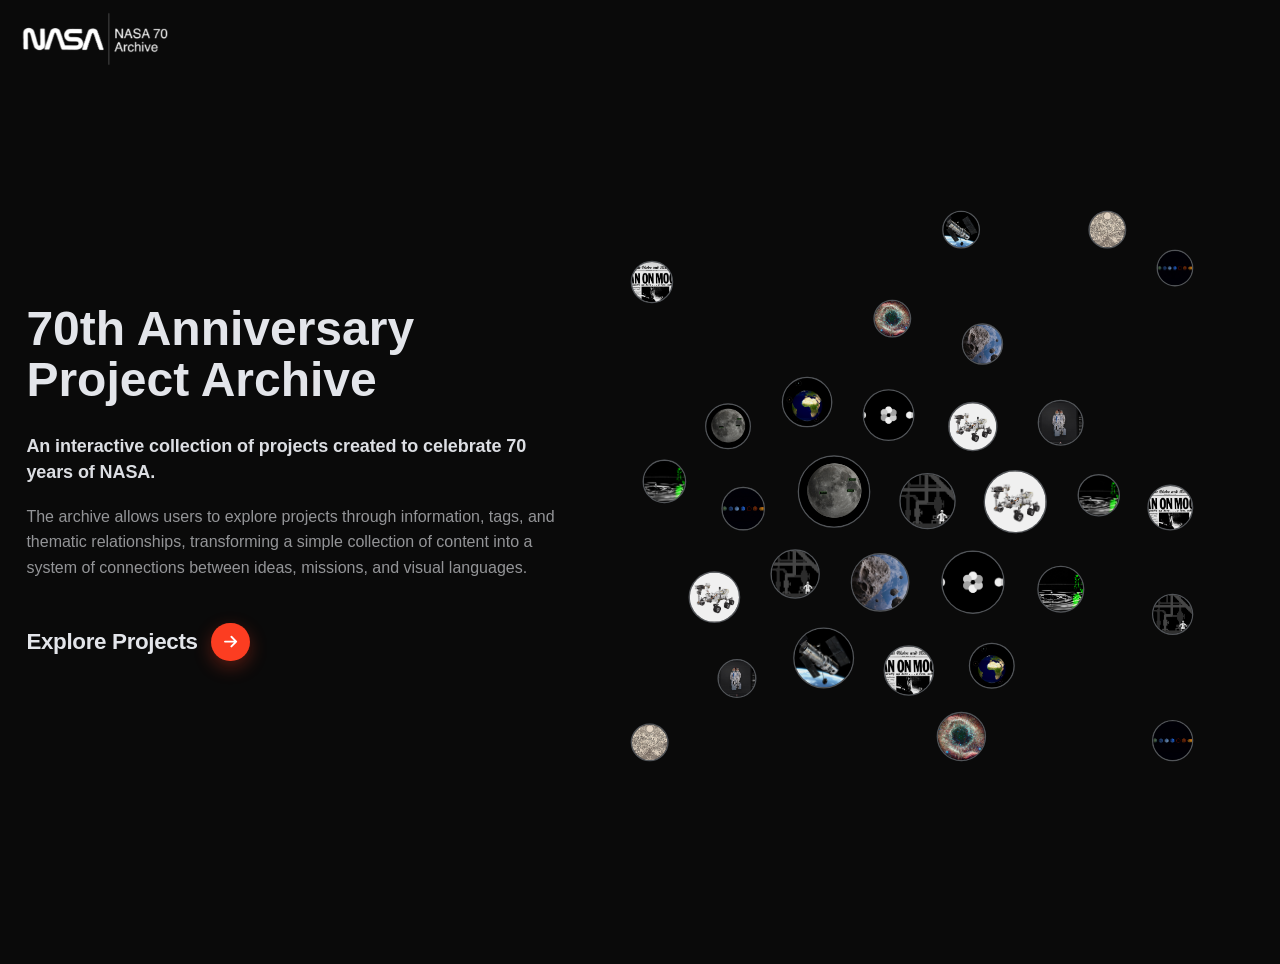
==== index.html @ d4dce0d2 "16/06" ====
<!DOCTYPE html>
<html lang="it">
<head>
  <meta charset="utf-8">
  <meta name="viewport" content="width=device-width, initial-scale=1">
  <title>NASA70 — Projects</title>
  <link rel="stylesheet" href="css/main.css?v=logo2-lg">
</head>
<body class="page-explore">
  <header class="site-header">
    <div class="site-header__start">
      <a class="brand" href="index.html" aria-label="Torna alla Home">
        <img class="brand__logo" src="Logo/Logo2.png?v=2" alt="NASA 70 Archive" width="3465" height="1232" decoding="async">
      </a>
    </div>
  </header>

  <main class="explore-main" id="explore-main">
    <div class="explore-main__inner">
      <section class="hero-nasa" aria-labelledby="hero-title">
        <div class="hero-nasa__text">
          <h1 class="hero-nasa__title" id="hero-title">70th Anniversary<br>Project Archive</h1>
          <p class="hero-nasa__lead">An interactive collection of projects created to celebrate 70 years of NASA.</p>
          <p class="hero-nasa__body">The archive allows users to explore projects through information, tags, and thematic relationships, transforming a simple collection of content into a system of connections between ideas, missions, and visual languages.</p>
          <a class="hero-nasa__cta" href="projects.html">
            <span class="hero-nasa__ctaLabel">Explore Projects</span>
            <span class="hero-nasa__ctaArrow" aria-hidden="true">
              <svg viewBox="0 0 24 24" fill="none" focusable="false"><path d="M5 12h14M13 6l6 6-6 6" stroke="currentColor" stroke-width="2.4" stroke-linecap="round" stroke-linejoin="round"/></svg>
            </span>
          </a>
        </div>
        <div class="hero-nasa__visual" aria-hidden="true">
          <svg id="hero-graph-svg" class="graph-svg hero-graph-svg" role="presentation" focusable="false">
            <defs>
              <filter id="hero-node-glow" x="-80%" y="-80%" width="260%" height="260%">
                <feGaussianBlur stdDeviation="1.8" result="b"/>
                <feMerge>
                  <feMergeNode in="b"/>
                  <feMergeNode in="SourceGraphic"/>
                </feMerge>
              </filter>
            </defs>
            <g id="zoom-layer">
              <g id="links-layer"></g>
              <g id="nodes-layer"></g>
              <g id="links-highlight-layer"></g>
            </g>
          </svg>
        </div>
      </section>
    </div>
  </main>

  <script type="module" src="js/explore.js?v=open-red"></script>
</body>
</html>
---- css/main.css ----
:root {
  --void: #0a0a0a;
  --void-mid: #121212;
  --void-edge: #1a1a1a;
  --text: #e8eaef;
  --text-muted: rgba(232, 234, 239, 0.55);
  --line: rgba(200, 210, 255, 0.12);
  --line-strong: rgba(200, 210, 255, 0.22);
  --panel: rgba(12, 14, 22, 0.92);
  --panel-border: rgba(255, 255, 255, 0.06);
  --accent: #7eb8ff;
  --nasa-red: #fc3d21;
  --nasa-red-hover: #ff5a40;
  --font-sans: "Helvetica Neue", Helvetica, Arial, sans-serif;
  --font-mono: "Helvetica Neue", Helvetica, Arial, sans-serif;
  --explore-inset: clamp(1rem, 2.8vw, 1.65rem);
  --brand-logo-width: 152px;
  --header-pad-inline: 1.25rem;
  --header-nav-gap: 1.35rem;
  --nav-link-pad-inline: 0.55rem;
  --align-explore-inline: calc(
    var(--header-pad-inline) + var(--brand-logo-width) + var(--header-nav-gap) +
      var(--nav-link-pad-inline)
  );
  --cluster-moon: #c4b5fd;
  --cluster-mars: #fca5a5;
  --cluster-earth: #6ee7b7;
  --cluster-audio: #fcd34d;
  --cluster-data: #93c5fd;
  --cluster-play: #f9a8d4;
  --cluster-heritage: #d4d4d8;
  --cluster-media: #a5b4fc;
  --radius: 10px;
  --transition: 0.35s cubic-bezier(0.22, 1, 0.36, 1);
}

*,
*::before,
*::after {
  box-sizing: border-box;
}

html,
body {
  margin: 0;
  height: 100%;
  background: var(--void);
  color: var(--text);
  font-family: var(--font-sans);
  overflow: hidden;
  -webkit-tap-highlight-color: transparent;
}

body {
  background-image:
    radial-gradient(ellipse 120% 80% at 50% -20%, rgba(60, 80, 140, 0.18), transparent 55%),
    radial-gradient(ellipse 80% 60% at 100% 100%, rgba(30, 40, 90, 0.12), transparent 50%);
}

.site-header {
  position: fixed;
  top: 0;
  left: 0;
  right: 0;
  z-index: 20;
  display: flex;
  align-items: center;
  justify-content: space-between;
  padding: 0.75rem var(--header-pad-inline);
  pointer-events: none;
  background: transparent;
  border-bottom: 1px solid transparent;
  backdrop-filter: blur(0);
  -webkit-backdrop-filter: blur(0);
  transition:
    background var(--transition),
    border-color var(--transition),
    backdrop-filter var(--transition),
    -webkit-backdrop-filter var(--transition);
}

.site-header.is-scrolled {
  background: rgba(10, 10, 10, 0.78);
  border-bottom-color: rgba(255, 255, 255, 0.06);
  backdrop-filter: blur(14px);
  -webkit-backdrop-filter: blur(14px);
}

.site-header > * {
  pointer-events: auto;
}

.header__menuButton {
  display: none;
  align-items: center;
  justify-content: center;
  width: 44px;
  height: 44px;
  border-radius: 12px;
  border: 1px solid rgba(255, 255, 255, 0.1);
  background: rgba(10, 12, 20, 0.62);
  backdrop-filter: blur(10px);
  box-shadow: 0 10px 26px rgba(0, 0, 0, 0.35);
  color: var(--text);
  cursor: pointer;
}

.header__menuIcon {
  position: relative;
  width: 18px;
  height: 18px;
}

.header__menuIcon::before,
.header__menuIcon::after,
.header__menuIcon {
  display: block;
}

.header__menuIcon::before,
.header__menuIcon::after {
  content: "";
  position: absolute;
  left: 0;
  right: 0;
  height: 2px;
  border-radius: 999px;
  background: rgba(232, 234, 239, 0.9);
  box-shadow: 0 0 10px rgba(126, 184, 255, 0.12);
}

.header__menuIcon::before {
  top: 50%;
  transform: translateY(-50%) rotate(90deg);
  transform-origin: 50% 50%;
}

.header__menuIcon::after {
  top: 50%;
  transform: translateY(-50%);
}

.header__menuIcon {
  background: transparent;
}

/* Aperto: da + a − */
.header__menuButton[aria-expanded="true"] .header__menuIcon::before {
  opacity: 0;
}

.brand {
  display: flex;
  align-items: center;
  gap: 0.75rem;
  text-decoration: none;
  color: inherit;
  flex-shrink: 0;
}

/* Freccia "torna alla Home" nella scheda (al posto del logo). */
.header__back {
  display: inline-flex;
  align-items: center;
  justify-content: center;
  width: 40px;
  height: 40px;
  border-radius: 10px;
  flex-shrink: 0;
  color: rgba(232, 234, 239, 0.7);
  text-decoration: none;
  transition: color var(--transition), background var(--transition);
}

.header__back:hover {
  color: var(--text);
  background: rgba(255, 255, 255, 0.06);
}

.header__back svg {
  display: block;
  width: 20px;
  height: 20px;
}

.site-header__start {
  display: flex;
  align-items: center;
  gap: var(--header-nav-gap);
  min-width: 0;
}

.site-nav {
  display: flex;
  align-items: center;
  gap: 0.15rem;
}

.site-nav__link {
  font-family: var(--font-mono);
  font-size: 0.62rem;
  letter-spacing: 0.12em;
  text-transform: uppercase;
  text-decoration: none;
  color: rgba(232, 234, 239, 0.48);
  padding: 0.35rem var(--nav-link-pad-inline);
  background: transparent;
  border: 0;
  transition: color var(--transition), text-decoration-color var(--transition);
}

.site-nav__link:hover {
  color: rgba(232, 234, 239, 0.88);
}

.site-nav__link--active {
  color: var(--text);
  text-decoration: underline;
  text-decoration-color: rgba(232, 234, 239, 0.72);
  text-underline-offset: 0.32em;
  text-decoration-thickness: 1px;
}

.brand__logo {
  display: block;
  width: var(--brand-logo-width);
  height: auto;
  object-fit: contain;
}

.brand__text {
  display: flex;
  flex-direction: column;
  gap: 0.1rem;
}

.brand__title {
  font-size: 0.95rem;
  font-weight: 600;
  letter-spacing: 0.12em;
  text-transform: uppercase;
}

.brand__subtitle {
  font-size: 0.72rem;
  color: var(--text-muted);
  letter-spacing: 0.08em;
  text-transform: uppercase;
}

.header-meta {
  margin: 0;
  font-size: 0.65rem;
  color: var(--text-muted);
}

.mono {
  font-family: var(--font-mono);
  letter-spacing: 0.04em;
}

.main-stage {
  position: fixed;
  inset: 0;
  z-index: 0;
}

.starfield {
  position: absolute;
  inset: 0;
  width: 100%;
  height: 100%;
  display: block;
}

.graph-svg {
  position: absolute;
  inset: 0;
  width: 100%;
  height: 100%;
  cursor: grab;
  touch-action: none;
  -webkit-user-select: none;
  user-select: none;
}

.graph-svg,
.graph-svg * {
  -webkit-user-drag: none;
  user-select: none;
}

.graph-svg:active {
  cursor: grabbing;
}

.graph-svg .link {
  fill: none;
  stroke: none !important;
  stroke-width: 0 !important;
  stroke-opacity: 0 !important;
  pointer-events: none !important;
  visibility: hidden;
}

.graph-svg .link--strength {
  stroke-width: 0.55;
  stroke-opacity: 0.62;
}

.graph-svg .link--mid {
  stroke-width: 0.65;
  stroke-opacity: 0.74;
}

.graph-svg .link--warm {
  stroke-width: 0.78;
  stroke-opacity: 0.86;
}

.graph-svg .link--macro,
.graph-svg .link--tag {
  stroke-width: 0.55;
  stroke-opacity: 0.62;
}

.graph-svg .link--dim {
  opacity: 0.08;
}

.graph-svg .link--active {
  opacity: 1;
  stroke-opacity: 0.92;
  stroke-width: 1.05;
}

.graph-node {
  cursor: grab;
  opacity: 1;
}

.graph-node--dim {
  opacity: 0.14;
}

/* Progetto "spento" quando un altro è selezionato e non ha tag in comune:
   non più cliccabile né hoverabile. */
.graph-node--off {
  opacity: 0.12;
  cursor: default;
  pointer-events: none;
}

.graph-node--off .graph-node__hit {
  pointer-events: none !important;
}

/* Progetto selezionato (clic): anello esterno bianco ben visibile.
   Usiamo l'halo (raggio ringR*1.5) così l'anello sta più all'esterno e si
   distingue dall'outline che abbraccia la miniatura. */
.graph-node--selected .graph-node__halo {
  stroke: #ffffff !important;
  stroke-opacity: 1 !important;
  stroke-width: 2px !important;
}

.graph-node--selected .graph-node__thumb {
  opacity: 1;
}

.graph-node--inactive {
  opacity: 0.32;
  cursor: default;
  transition: opacity 0.4s ease;
}

.graph-node--inactive .graph-node__ring {
  stroke-opacity: 0.12 !important;
}

.graph-node--inactive .graph-node__thumb {
  opacity: 0.7;
}

.graph-node--inactive:hover {
  opacity: 0.55;
}

.graph-node--neighbor {
  opacity: 0.62;
}

.graph-node--pinned {
  opacity: 1;
}

.graph-node--pinned .graph-node__ring {
  stroke: rgba(255, 255, 255, 0.95);
  stroke-opacity: 1;
  stroke-width: 2.6;
}

.graph-node--pinned .graph-node__halo {
  stroke-opacity: 0.62;
}

.graph-node--pinned .graph-node__thumb {
  opacity: 1;
  filter: drop-shadow(0 0 10px rgba(255, 255, 255, 0.42)) drop-shadow(0 0 22px rgba(170, 195, 255, 0.32));
}

@media (prefers-reduced-motion: no-preference) {
  .graph-node--pinned .graph-node__halo {
    animation: graph-node-halo 2.6s ease-in-out infinite;
  }
}

@keyframes graph-node-halo {
  0%,
  100% {
    stroke-opacity: 0.42;
  }
  50% {
    stroke-opacity: 0.78;
  }
}

.graph-node:active {
  cursor: grabbing;
}

.graph-node__ring {
  pointer-events: none;
  stroke: rgba(200, 206, 218, 0.52);
  transition: stroke-opacity 0.25s ease, r 0.3s ease, stroke-width 0.25s ease;
}

.graph-node__hit {
  pointer-events: all;
  fill: transparent !important;
  stroke: none !important;
  cursor: grab;
}

.graph-node__thumb {
  pointer-events: none;
  opacity: 0.94;
  transition: opacity 0.25s ease;
}

.graph-node:hover .graph-node__ring,
.graph-node:focus-visible .graph-node__ring,
.graph-node--focus .graph-node__ring {
  stroke-opacity: 0.95;
  r: 18.5;
  stroke-width: 1.8;
}

.graph-node:hover .graph-node__thumb,
.graph-node:focus-visible .graph-node__thumb,
.graph-node--focus .graph-node__thumb {
  opacity: 1;
}

.graph-node:focus {
  outline: none;
}

.graph-node:focus-visible {
  outline: none;
}

.graph-node:focus-visible .graph-node__ring {
  stroke-opacity: 1;
  stroke-width: 2.05;
}

.legend {
  display: none !important;
  position: fixed;
  top: 4.25rem;
  right: var(--explore-inset, clamp(1rem, 2.8vw, 1.65rem));
  z-index: 18;
  width: min(10.5rem, calc(100vw - 2rem));
  max-height: min(72vh, calc(100vh - 11rem));
  overflow: auto;
  padding: 0;
  border: 0;
  background: transparent;
  box-shadow: none;
  backdrop-filter: none;
  -webkit-backdrop-filter: none;
  pointer-events: auto;
  text-align: right;
  -webkit-overflow-scrolling: touch;
}

.legend__section {
  margin-bottom: 1rem;
}

.legend__section--tags {
  margin-bottom: 0;
}

.legend__heading {
  margin: 0 0 0.4rem;
  font-size: 0.58rem;
  font-weight: 400;
  letter-spacing: 0.12em;
  text-transform: uppercase;
  color: rgba(232, 234, 239, 0.42);
}

.legend__scale {
  display: flex;
  flex-direction: column;
  align-items: stretch;
  gap: 0.28rem;
}

.legend__scaleBar {
  display: block;
  width: 100%;
  height: 2px;
  border-radius: 999px;
  opacity: 0.88;
}

.legend__scaleLabels {
  display: flex;
  justify-content: space-between;
  gap: 0.35rem;
}

.legend__scaleLabel {
  font-size: 0.58rem;
  letter-spacing: 0.06em;
  color: rgba(232, 234, 239, 0.42);
}

.legend__list {
  display: flex;
  flex-direction: column;
  gap: 0.22rem;
}

.legend__list--tags {
  max-height: 10.5rem;
  overflow-y: auto;
  padding-right: 0.1rem;
}

.legend__row {
  display: flex;
  align-items: center;
  justify-content: flex-end;
  gap: 0.4rem;
  min-height: 1.1rem;
}

.legend__swatch {
  flex-shrink: 0;
  width: 0.42rem;
  height: 0.42rem;
  border-radius: 50%;
  box-shadow: none;
  opacity: 0.9;
}

.legend__label {
  font-family: var(--font-sans);
  font-size: 0.72rem;
  line-height: 1.3;
  letter-spacing: -0.01em;
  color: rgba(232, 234, 239, 0.78);
}

.legend__empty {
  margin: 0;
  font-size: 0.72rem;
  color: rgba(232, 234, 239, 0.42);
}

.filters {
  position: fixed;
  bottom: 0;
  left: 0;
  right: 0;
  z-index: 15;
  display: flex;
  flex-wrap: wrap;
  align-items: center;
  justify-content: flex-start;
  gap: 0.55rem 0.85rem;
  max-height: 38vh;
  overflow-y: auto;
  padding: 0.65rem var(--explore-inset, clamp(1rem, 2.8vw, 1.65rem))
    calc(var(--explore-inset, clamp(1rem, 2.8vw, 1.65rem)) + env(safe-area-inset-bottom));
  pointer-events: none;
  -webkit-overflow-scrolling: touch;
}

.filters > * {
  pointer-events: auto;
}

.filter-pill {
  display: inline-flex;
  align-items: center;
  gap: 0.35rem;
  margin: 0;
  padding: 0.28rem 0;
  border: 0;
  border-radius: 0;
  background: transparent;
  font-family: var(--font-mono);
  font-size: 0.62rem;
  text-transform: uppercase;
  letter-spacing: 0.08em;
  color: rgba(232, 234, 239, 0.45);
  cursor: pointer;
  transition: color var(--transition);
}

.filter-pill__label {
  text-underline-offset: 0.28em;
  text-decoration-thickness: 1px;
}

.filter-pill--tag .filter-pill__label {
  max-width: 7.5rem;
  overflow: hidden;
  text-overflow: ellipsis;
  white-space: nowrap;
}

.filter-pill:hover {
  color: rgba(232, 234, 239, 0.82);
}

.filter-pill[aria-pressed="true"] {
  color: rgba(232, 234, 239, 0.92);
}

.filter-pill[aria-pressed="true"] .filter-pill__label {
  text-decoration: underline;
  text-decoration-color: rgba(232, 234, 239, 0.72);
}

.tooltip {
  position: fixed;
  z-index: 25;
  max-width: min(320px, calc(100vw - 2rem));
  padding: 0.75rem 0.85rem;
  border-radius: var(--radius);
  border: 1px solid var(--panel-border);
  background: rgba(12, 14, 22, 0.15);
  backdrop-filter: blur(12px);
  box-shadow: 0 16px 48px rgba(0, 0, 0, 0.45);
  pointer-events: none;
  transition: opacity 0.2s ease;
}

.tooltip[hidden] {
  display: none;
}

.graph-cursor-cta {
  position: fixed;
  z-index: 30;
  left: 0;
  top: 0;
  pointer-events: none;
}

.graph-cursor-cta[hidden] {
  display: none;
}

.graph-cursor-cta__link {
  pointer-events: auto;
  font-family: var(--font-mono);
  font-size: 0.56rem;
  font-weight: 400;
  letter-spacing: 0.12em;
  text-transform: uppercase;
  text-decoration: underline;
  text-decoration-color: rgba(232, 234, 239, 0.72);
  text-underline-offset: 0.32em;
  text-decoration-thickness: 1px;
  color: var(--text);
  white-space: nowrap;
}

.graph-cursor-cta__link:hover {
  color: rgba(232, 234, 239, 0.88);
}

.tooltip__img {
  width: 100%;
  aspect-ratio: 16 / 10;
  object-fit: cover;
  border-radius: 6px;
  margin-bottom: 0.55rem;
  opacity: 0.92;
}

.tooltip__author {
  margin: 0 0 0.4rem;
  font-family: var(--font-sans);
  font-size: 0.72rem;
  font-weight: 400;
  letter-spacing: 0;
  text-transform: none;
  color: rgba(232, 234, 239, 0.42);
  line-height: 1.35;
}

.tooltip__title {
  margin: 0 0 0.35rem;
  font-family: var(--font-sans);
  font-size: clamp(0.82rem, 1.15vw, 0.98rem);
  font-weight: 400;
  line-height: 1.3;
  letter-spacing: -0.01em;
  display: block;
}

.tooltip__titleText {
  min-width: 0;
  display: inline-flex;
  align-items: center;
  gap: 0.45rem;
}

.tooltip__catDot {
  width: 0.62rem;
  height: 0.62rem;
  border-radius: 999px;
  flex: 0 0 auto;
  box-shadow: 0 0 0 1px rgba(255, 255, 255, 0.14), 0 0 14px rgba(255, 255, 255, 0.08);
  opacity: 0.95;
}

.tooltip__excerpt {
  margin: 0 0 0.5rem;
  font-size: 0.78rem;
  color: var(--text-muted);
  line-height: 1.45;
  display: -webkit-box;
  -webkit-line-clamp: 3;
  -webkit-box-orient: vertical;
  overflow: hidden;
}

.tooltip__tagBlock {
  margin-top: 0.35rem;
}

.tooltip__tagBlock + .tooltip__tagBlock {
  margin-top: 0.45rem;
}

.tooltip__tagBlockLabel {
  margin: 0 0 0.2rem;
  font-size: 0.55rem;
  letter-spacing: 0.14em;
  text-transform: uppercase;
  color: rgba(232, 234, 239, 0.45);
}

.tooltip__noTags {
  margin: 0.25rem 0 0;
  font-size: 0.62rem;
  color: var(--text-muted);
}

.tooltip__tags {
  display: flex;
  flex-wrap: wrap;
  gap: 0.25rem;
}

.tooltip__tag {
  font-family: var(--font-mono);
  font-size: 0.55rem;
  letter-spacing: 0.06em;
  text-transform: uppercase;
  padding: 0.15rem 0.35rem;
  border-radius: 4px;
  background: rgba(255, 255, 255, 0.06);
  color: var(--text-muted);
}

.mobile-peek {
  position: fixed;
  right: 0.6rem;
  bottom: auto;
  top: auto;
  z-index: 16;
  width: min(18rem, calc(100vw - 1.5rem));
  border-radius: 14px;
  border: 1px solid rgba(255, 255, 255, 0.08);
  background: rgba(10, 12, 20, 0.18);
  backdrop-filter: blur(10px);
  box-shadow: 0 14px 44px rgba(0, 0, 0, 0.42);
  overflow: hidden;
}

@media (max-width: 820px) {
  .mobile-peek {
    right: 0.75rem;
    bottom: auto;
    top: auto;
  }
}

.mobile-peek__media {
  position: relative;
  border-radius: 14px 14px 0 0;
  overflow: hidden;
}

.mobile-peek__close {
  position: absolute;
  top: 0.65rem;
  right: 0.65rem;
  z-index: 5;
  width: 36px;
  height: 36px;
  border-radius: 12px;
  border: 1px solid rgba(255, 255, 255, 0.14);
  background: rgba(6, 8, 14, 0.55);
  backdrop-filter: blur(8px);
  color: rgba(232, 234, 239, 0.95);
  font-size: 1.25rem;
  line-height: 1;
  cursor: pointer;
  display: inline-flex;
  align-items: center;
  justify-content: center;
  box-shadow: 0 8px 22px rgba(0, 0, 0, 0.35);
}

.mobile-peek__close:active {
  transform: scale(0.98);
}

.mobile-peek[hidden] {
  display: none;
}

.mobile-peek__media--empty {
  min-height: 3.25rem;
}

.mobile-peek__img {
  width: 100%;
  aspect-ratio: 16 / 9;
  object-fit: cover;
  display: block;
  opacity: 0.96;
}

.mobile-peek__body {
  padding: 0.65rem 0.75rem 0.75rem;
}

.mobile-peek__title {
  margin: 0 0 0.5rem;
  font-size: 0.92rem;
  line-height: 1.2;
  font-weight: 600;
  color: var(--text);
}

.mobile-peek__tagsLabel {
  margin: 0 0 0.35rem;
  font-size: 0.58rem;
  letter-spacing: 0.1em;
  text-transform: uppercase;
  color: rgba(232, 234, 239, 0.55);
}

.mobile-peek__tags {
  display: flex;
  flex-wrap: wrap;
  gap: 0.25rem;
}

.mobile-peek__tag {
  font-family: var(--font-mono);
  font-size: 0.55rem;
  letter-spacing: 0.06em;
  text-transform: uppercase;
  padding: 0.15rem 0.35rem;
  border-radius: 4px;
  background: rgba(255, 255, 255, 0.06);
  color: rgba(232, 234, 239, 0.78);
}

@media (min-width: 821px) {
  /* desktop: il pannello è usato come anteprima hover */
}

.modal {
  position: fixed;
  inset: 0;
  z-index: 40;
  display: grid;
  place-items: center;
  padding: 1rem;
}

.modal[hidden] {
  display: none;
}

.modal__backdrop {
  position: absolute;
  inset: 0;
  background: rgba(0, 0, 0, 0.72);
  backdrop-filter: blur(6px);
}

.modal__panel {
  position: relative;
  width: min(720px, 100%);
  max-height: min(92vh, 900px);
  overflow: auto;
  border-radius: 14px;
  border: 1px solid var(--panel-border);
  background: linear-gradient(165deg, rgba(18, 20, 32, 0.98), rgba(8, 9, 14, 0.98));
  box-shadow: 0 24px 80px rgba(0, 0, 0, 0.55);
}

.modal__inner {
  position: relative;
  padding: 1.25rem 1.5rem 1.25rem;
}

.modal__heroWrap {
  position: relative;
  border-radius: 12px;
  overflow: hidden;
  margin-bottom: 1rem;
}

.modal__heroWrap .modal__hero {
  width: 100%;
  aspect-ratio: 21 / 9;
  object-fit: cover;
  display: block;
  margin: 0;
  border-radius: 0;
  opacity: 0.95;
}

.modal__close {
  border: none;
  border-radius: 10px;
  background: rgba(6, 8, 14, 0.55);
  backdrop-filter: blur(8px);
  color: var(--text);
  font-size: 1.25rem;
  line-height: 1;
  cursor: pointer;
  transition: background 0.2s ease;
  display: inline-flex;
  align-items: center;
  justify-content: center;
  width: 2.35rem;
  height: 2.35rem;
  box-shadow: 0 8px 22px rgba(0, 0, 0, 0.35);
}

.modal__close--onHero {
  position: absolute;
  top: 0.65rem;
  right: 0.65rem;
  z-index: 4;
}

.modal__close--top {
  position: absolute;
  top: 0.85rem;
  right: 1.5rem;
  z-index: 4;
}

.modal__close:hover {
  background: rgba(255, 255, 255, 0.12);
}

.modal__author {
  margin: 0.25rem 0 0.35rem;
  font-family: var(--font-sans);
  font-size: 0.72rem;
  letter-spacing: 0;
  text-transform: none;
  color: rgba(232, 234, 239, 0.42);
  line-height: 1.35;
}

.modal__title {
  margin: 0 0 0.5rem;
  font-family: var(--font-sans);
  font-size: 1.35rem;
  font-weight: 400;
  letter-spacing: -0.02em;
}

.modal__meta {
  margin: 0 0 1rem;
  font-size: 0.72rem;
  color: var(--text-muted);
}

.modal__desc {
  margin: 0 0 1.25rem;
  border: 1px solid var(--panel-border);
  border-radius: 10px;
  background: rgba(255, 255, 255, 0.03);
  overflow: hidden;
}

.modal__descSummary {
  display: flex;
  align-items: center;
  justify-content: space-between;
  gap: 0.75rem;
  padding: 0.55rem 0.75rem;
  cursor: pointer;
  user-select: none;
  list-style: none;
  color: rgba(232, 234, 239, 0.72);
}

.modal__descSummary::-webkit-details-marker {
  display: none;
}

.modal__descLabel {
  font-size: 0.62rem;
  letter-spacing: 0.14em;
  text-transform: uppercase;
}

.modal__descToggle {
  flex: 0 0 auto;
  width: 1.75rem;
  text-align: center;
  font-size: 1.15rem;
  line-height: 1;
  color: rgba(232, 234, 239, 0.85);
}

.modal__descToggle::after {
  content: "+";
}

.modal__desc[open] .modal__descToggle::after {
  content: "−";
}

.modal__descBody {
  padding: 0 0.75rem 0.75rem;
}

.modal__descBody .modal__body {
  margin: 0;
  padding-top: 0.15rem;
}

@media (min-width: 821px) {
  .modal__desc {
    border: none;
    border-radius: 0;
    background: transparent;
    margin: 0 0 1.25rem;
    overflow: visible;
  }

  .modal__descSummary {
    display: none;
  }

  .modal__descBody {
    padding: 0;
  }

  .modal__descBody .modal__body {
    padding-top: 0;
  }
}

.modal__body {
  margin: 0 0 1.25rem;
  font-size: 0.9rem;
  line-height: 1.6;
  color: rgba(232, 234, 239, 0.88);
}

.modal__tagsWrap {
  margin-bottom: 1.25rem;
}

.modal__tagBlock {
  margin-bottom: 0.85rem;
}

.modal__tagBlock:last-child {
  margin-bottom: 0;
}

.modal__tagBlockLabel {
  margin: 0 0 0.35rem;
  font-size: 0.58rem;
  letter-spacing: 0.14em;
  text-transform: uppercase;
  color: rgba(232, 234, 239, 0.5);
}

.modal__noTags {
  margin: 0 0 1rem;
  font-size: 0.72rem;
  color: var(--text-muted);
}

.modal__tags {
  display: flex;
  flex-wrap: wrap;
  gap: 0.35rem;
  margin-bottom: 1.25rem;
}

.modal__tag {
  font-family: var(--font-mono);
  font-size: 0.6rem;
  letter-spacing: 0.08em;
  text-transform: uppercase;
  padding: 0.3rem 0.5rem;
  border-radius: 6px;
  border: 1px solid var(--panel-border);
  color: var(--text-muted);
}

.modal__cta {
  display: inline-flex;
  align-items: center;
  gap: 0.5rem;
  font-family: var(--font-mono);
  font-size: 0.68rem;
  letter-spacing: 0.12em;
  text-transform: uppercase;
  padding: 0.65rem 1rem;
  border-radius: 8px;
  border: 1px solid rgba(126, 184, 255, 0.35);
  background: rgba(40, 60, 100, 0.35);
  color: var(--text);
  text-decoration: none;
  transition: border-color var(--transition), background var(--transition);
}

.modal__cta:hover {
  border-color: rgba(126, 184, 255, 0.55);
  background: rgba(50, 75, 120, 0.45);
}

@media (prefers-reduced-motion: reduce) {
  *,
  *::before,
  *::after {
    animation-duration: 0.01ms !important;
    animation-iteration-count: 1 !important;
    transition-duration: 0.01ms !important;
  }

  .graph-svg .link,
  .graph-node__ring,
  .graph-node__thumb {
    transition: none;
  }

}

@media (max-width: 820px) {
  :root {
    --brand-logo-width: 124px;
    --header-nav-gap: 0.65rem;
    --nav-link-pad-inline: 0.45rem;
  }

  .site-header__start {
    gap: var(--header-nav-gap);
  }

  .site-nav__link {
    font-size: 0.56rem;
    padding: 0.3rem var(--nav-link-pad-inline);
  }

  /* Mobile: togli il bottone in alto a destra */
  .header__menuButton {
    display: none;
  }

  .header-meta {
    display: none;
  }

  .legend {
    top: 4.2rem;
    right: 0.75rem;
    left: auto;
    width: min(10.5rem, calc(100vw - 1.5rem));
    max-height: min(78vh, calc(100vh - 9.5rem));
    padding: 0.85rem 0.9rem;
    border: 1px solid rgba(255, 255, 255, 0.08);
    background: rgba(10, 10, 10, 0.94);
    transform: translateY(-6px) translateX(110%);
    opacity: 0;
    pointer-events: none;
    transition: transform var(--transition), opacity var(--transition);
  }

  body.legend-open .legend {
    transform: translateY(0) translateX(0);
    opacity: 1;
    pointer-events: auto;
  }

  .filters {
    padding-left: 1rem;
    padding-right: 1rem;
  }
}

/* —— Top 10 split layout —— */
.page-top10 {
  overflow: hidden;
  --explore-legend-offset: 3.45rem;
  /* Larghezza riservata sulla destra per il pannello anteprima. */
  --preview-reserve: clamp(19rem, 31vw, 27rem);
}

.page-top10 .top10-shell {
  position: fixed;
  top: 3.35rem;
  left: 0;
  right: 0;
  bottom: 0;
  display: grid;
  grid-template-columns: minmax(0, 1fr);
  overflow: hidden;
  z-index: 0;
}

.page-top10 .top10-graph-pane {
  position: relative;
  min-width: 0;
  min-height: 0;
  overflow: hidden;
}

.page-top10 .main-stage {
  position: absolute;
  inset: 0;
}

/* Lo starfield copre tutta la larghezza (sfondo continuo, niente colonna
   vuota visibile), mentre il grafo e i filtri restano confinati a sinistra
   così il pannello che esce a destra non copre mai i progetti.
   NB: gli <svg> sono "replaced elements" → con width:auto userebbero la
   larghezza intrinseca (~300px) e i nodi si stiperebbero a sinistra. Usiamo
   quindi una larghezza esplicita con calc(). */
.page-top10 .graph-svg {
  left: 0;
  right: auto;
  width: calc(100% - var(--preview-reserve));
}

.page-top10 .legend {
  position: absolute;
  top: var(--explore-legend-offset);
  left: var(--explore-inset, clamp(1rem, 2.8vw, 1.65rem));
  right: auto;
  width: min(11rem, calc(100% - 2rem));
  max-height: min(42vh, calc(100% - 8rem));
  z-index: 18;
  text-align: left;
}

.page-top10 .filters {
  position: absolute;
  left: 0;
  right: var(--preview-reserve);
  bottom: 0;
  z-index: 15;
  display: grid;
  grid-template-columns: calc(var(--align-explore-inline) - var(--explore-inset)) minmax(0, 1fr);
  align-items: end;
  column-gap: 0;
  row-gap: 0.45rem;
  max-width: 100%;
  padding: 0.65rem var(--explore-inset, clamp(1rem, 2.8vw, 1.65rem))
    calc(var(--explore-inset, clamp(1rem, 2.8vw, 1.65rem)) + env(safe-area-inset-bottom));
  pointer-events: none;
}

.page-top10 .filters > * {
  pointer-events: auto;
}

.page-top10 .filters .filter-pill:first-child {
  grid-column: 1;
  justify-self: start;
  align-self: end;
}

.page-top10 .filters__tags {
  grid-column: 2;
  display: flex;
  flex-wrap: wrap;
  align-items: center;
  gap: 0.55rem 0.85rem;
  min-width: 0;
}

.page-top10 .top10-preview-pane {
  position: absolute;
  top: 0;
  right: 0;
  bottom: 0;
  width: var(--preview-reserve);
  z-index: 12;
  min-width: 0;
  min-height: 0;
  display: flex;
  flex-direction: column;
  background: var(--void);
  /* Bordo/ombra solo quando il pannello è attivo: da nascosto non devono
     "sbavare" nell'area visibile lasciando intravedere una colonna. */
  border-left: 1px solid transparent;
  box-shadow: none;
  /* La zona a destra è riservata (il grafo è confinato a sinistra) quindi il
     pannello non copre i progetti; quando è nascosto lì si vede solo lo
     starfield a tutta larghezza: nessuna colonna visibile. */
  transform: translateX(103%);
  opacity: 0;
  pointer-events: none;
  transition: transform 0.42s cubic-bezier(0.22, 0.61, 0.36, 1), opacity 0.42s ease;
  transition-delay: 0s;
}

.page-top10 .top10-preview-pane--active {
  transform: translateX(0);
  opacity: 1;
  pointer-events: auto;
  border-left-color: rgba(255, 255, 255, 0.08);
  box-shadow: -18px 0 42px rgba(0, 0, 0, 0.42);
  /* Piccolo delay solo in entrata (quando il pannello "esce"). */
  transition-delay: 0.16s;
}

.page-top10 .top10-preview-pane__inner {
  flex: 1;
  min-height: 0;
  overflow: hidden;
}

.page-top10 .top10-preview__empty {
  margin: 0;
  padding: var(--explore-legend-offset) 1.25rem 2.5rem;
  font-size: 0.84rem;
  line-height: 1.55;
  color: rgba(232, 234, 239, 0.42);
}

.preview-panel {
  height: 100%;
  min-height: 0;
  padding: 1.15rem 1.25rem 1.75rem;
  display: flex;
  flex-direction: column;
  gap: 0.65rem;
  overflow: hidden;
}

.preview-panel__heroWrap {
  position: relative;
  width: 100%;
  aspect-ratio: 16 / 10;
  border-radius: 0;
  overflow: hidden;
  background: rgba(255, 255, 255, 0.04);
  margin-bottom: 0.35rem;
}

.preview-panel__hero {
  width: 100%;
  height: 100%;
  object-fit: cover;
  display: block;
}

.preview-panel__author {
  margin: -0.4rem 0 0;
  font-family: var(--font-sans);
  font-size: clamp(0.7rem, 0.95vw, 0.82rem);
  font-weight: 400;
  line-height: 1.2;
  letter-spacing: -0.01em;
  color: rgba(232, 234, 239, 0.48);
}

.preview-panel__title {
  margin: 0;
  font-family: var(--font-sans);
  font-size: clamp(0.82rem, 1.15vw, 0.98rem);
  font-weight: 400;
  line-height: 1.3;
  letter-spacing: -0.01em;
  color: rgba(232, 234, 239, 0.92);
  display: -webkit-box;
  -webkit-box-orient: vertical;
  -webkit-line-clamp: 3;
  overflow: hidden;
}

.preview-panel__meta {
  margin: 0;
  font-family: var(--font-mono);
  font-size: clamp(0.82rem, 1.15vw, 0.98rem);
  font-weight: 400;
  line-height: 1.3;
  letter-spacing: 0.02em;
  color: rgba(232, 234, 239, 0.45);
  display: -webkit-box;
  -webkit-box-orient: vertical;
  -webkit-line-clamp: 2;
  overflow: hidden;
}

.preview-panel__bodyScroll {
  --preview-body-visible-lines: 5;
  flex: 1;
  min-height: 0;
  max-height: calc(var(--preview-body-visible-lines) * 1.65 * 0.84rem);
  margin: 0.1rem 0 0;
  overflow-y: auto;
  overflow-x: hidden;
  -webkit-overflow-scrolling: touch;
  scrollbar-width: thin;
  scrollbar-color: rgba(232, 234, 239, 0.22) transparent;
}

.preview-panel__lowerScroll {
  flex: 1;
  min-height: 0;
  overflow-y: auto;
  overflow-x: hidden;
  -webkit-overflow-scrolling: touch;
  padding-top: 0.15rem;
  padding-right: 0.25rem;
  scrollbar-width: thin;
  scrollbar-color: rgba(232, 234, 239, 0.22) transparent;
  display: flex;
  flex-direction: column;
  gap: 0.65rem;
}

.preview-panel__lowerScroll::-webkit-scrollbar {
  width: 3px;
}

.preview-panel__lowerScroll::-webkit-scrollbar-thumb {
  background: rgba(232, 234, 239, 0.24);
  border-radius: 99px;
}

.preview-panel__lowerScroll::-webkit-scrollbar-track {
  background: transparent;
}

.preview-panel__bodyScroll::-webkit-scrollbar {
  width: 3px;
}

.preview-panel__bodyScroll::-webkit-scrollbar-thumb {
  background: rgba(232, 234, 239, 0.24);
  border-radius: 99px;
}

.preview-panel__bodyScroll::-webkit-scrollbar-track {
  background: transparent;
}

.preview-panel__body {
  margin: 0;
  font-family: var(--font-sans);
  font-size: 0.84rem;
  font-weight: 400;
  line-height: 1.65;
  color: rgba(232, 234, 239, 0.62);
  max-width: none;
  overflow-wrap: break-word;
}

.preview-panel__cta {
  display: inline-block;
  margin-top: 1.5rem;
  margin-bottom: 0.25rem;
  font-family: var(--font-sans);
  font-size: 0.58rem;
  font-weight: 400;
  letter-spacing: 0.12em;
  text-transform: uppercase;
  text-decoration: underline;
  text-decoration-color: rgba(232, 234, 239, 0.72);
  text-underline-offset: 0.32em;
  text-decoration-thickness: 1px;
  color: var(--text);
}

.preview-panel__cta:hover {
  color: rgba(232, 234, 239, 0.88);
}

.preview-panel__cta--primary {
  color: var(--nasa-red);
  text-decoration-color: rgba(252, 61, 33, 0.5);
}

.preview-panel__cta--primary:hover {
  color: var(--nasa-red-hover, var(--nasa-red));
  text-decoration-color: var(--nasa-red);
}

.preview-panel__actions {
  display: flex;
  flex-direction: column;
  align-items: flex-start;
}

/* Quando entrambi i link sono presenti, "Torna alla Project List" sta appena
   sotto "Apri il progetto" con poco spazio. */
.preview-panel__cta--back {
  margin-top: 0.6rem;
  text-decoration-color: rgba(232, 234, 239, 0.45);
  color: rgba(232, 234, 239, 0.78);
}

.preview-panel__tagBlock {
  margin-top: 0.35rem;
}

.preview-panel__tagBlockLabel {
  margin: 0 0 0.35rem;
  font-size: 0.58rem;
  letter-spacing: 0.12em;
  text-transform: uppercase;
  color: rgba(232, 234, 239, 0.42);
}

.preview-panel__tags {
  margin: 0.7rem 0 0.4rem;
  font-size: 0.58rem;
  letter-spacing: 0.06em;
  text-transform: uppercase;
  line-height: 1.5;
  color: rgba(232, 234, 239, 0.65);
}

.preview-panel__tagsInlineLabel {
  font-size: 0.58rem;
  letter-spacing: 0.12em;
  text-transform: uppercase;
  color: rgba(232, 234, 239, 0.55);
  margin-right: 0.15rem;
}

/* Tag in comune con almeno un altro progetto: in grassetto + colore pieno. */
.preview-panel__tagShared {
  font-weight: 700;
  color: rgba(255, 255, 255, 0.92);
}

.preview-panel__tagsEmpty {
  margin: 0.7rem 0 0.4rem;
  font-size: 0.62rem;
  letter-spacing: 0.06em;
  color: rgba(232, 234, 239, 0.38);
}

.preview-panel__tag {
  font-size: 0.58rem;
  letter-spacing: 0.06em;
  text-transform: uppercase;
  padding: 0;
  border-radius: 0;
  background: transparent;
  color: rgba(232, 234, 239, 0.65);
}

@media (min-width: 821px) {
  .page-top10 .header__menuButton {
    display: none;
  }

  .page-top10 .mobile-peek {
    display: none !important;
  }

  .page-top10 .tooltip {
    display: none !important;
  }

  .page-top10 .legend {
    opacity: 1;
    pointer-events: auto;
    transform: none;
  }
}

@media (max-width: 820px) {
  .page-top10 .top10-shell {
    top: 3.15rem;
    grid-template-columns: 1fr;
    grid-template-rows: minmax(0, 52vh) minmax(0, 1fr);
  }

  .page-top10 .top10-graph-pane {
    border-right: 0;
    border-bottom: 1px solid rgba(255, 255, 255, 0.08);
  }

  /* Su mobile niente colonna riservata: grafo e filtri a tutta larghezza. */
  .page-top10 .graph-svg {
    left: 0;
    right: 0;
    width: 100%;
  }

  .page-top10 .filters {
    right: 0;
  }

  /* Su mobile il pannello torna statico (riga inferiore), sempre visibile. */
  .page-top10 .top10-preview-pane {
    position: relative;
    width: auto;
    transform: none;
    opacity: 1;
    pointer-events: auto;
    border-left: 0;
    box-shadow: inset 0 1px 0 rgba(255, 255, 255, 0.04);
    transition: none;
  }

  .page-top10 .legend {
    position: fixed;
    top: 4.75rem;
    right: 0.75rem;
    left: auto;
    max-height: min(36vh, calc(100vh - 9.5rem));
    transform: translateY(-6px) translateX(110%);
    opacity: 0;
    pointer-events: none;
  }

  body.legend-open .page-top10 .legend {
    transform: translateY(0) translateX(0);
    opacity: 1;
    pointer-events: auto;
  }

  .page-top10 .top10-preview__empty {
    padding-top: 1.25rem;
  }

  .page-top10 .filters {
    padding-bottom: calc(var(--explore-inset, 1rem) + env(safe-area-inset-bottom));
  }

  .preview-panel {
    padding: 1rem 1rem 1.5rem;
    gap: 0.55rem;
  }

  .preview-panel__heroWrap {
    aspect-ratio: 16 / 9;
  }

  .preview-panel__title {
    -webkit-line-clamp: 2;
  }

  .preview-panel__author {
    margin-top: -0.15rem;
  }

  .preview-panel__tags,
  .preview-panel__tagsEmpty {
    margin-top: 0.35rem;
    margin-bottom: 0;
  }

  /* Su mobile: scrolla tutta la parte sotto (tag + descrizione + CTA). */
  .preview-panel__lowerScroll {
    padding-right: 0.35rem;
    gap: 0.6rem;
  }

  .preview-panel__cta {
    margin-top: 0.9rem;
    padding-bottom: 0.35rem;
  }
}

/* —— Explore —— */
.page-explore {
  overflow-y: auto;
  background: var(--void);
}

.explore-main {
  position: relative;
  z-index: 1;
  min-height: 100vh;
  padding: 5.5rem 0 4rem;
}

.explore-main__inner {
  width: 100%;
  max-width: none;
  margin: 0;
  --explore-inset: clamp(1rem, 2.8vw, 1.65rem);
  padding-inline: var(--explore-inset);
}

.explore-main__status {
  margin: 0;
  font-size: 0.72rem;
  color: var(--text-muted);
}

.explore-toolbar {
  display: block;
  margin-top: clamp(1.5rem, 4vw, 2.75rem);
  margin-bottom: 0;
}

.explore-toolbar__col {
  display: flex;
  flex-direction: column;
  align-items: stretch;
}

.explore-toolbar__row {
  display: grid;
  grid-template-columns: minmax(0, 1fr) minmax(0, 11rem) auto minmax(0, 1fr);
  align-items: start;
  gap: clamp(0.75rem, 2vw, 1.5rem);
  margin-bottom: clamp(1.75rem, 4.5vw, 3rem);
}

.explore-page-title {
  grid-column: 1;
  min-width: 0;
  margin: 0;
  padding-right: 1rem;
  font-family: var(--font-sans);
  font-size: clamp(1.35rem, 3.2vw, 2.1rem);
  font-weight: 400;
  line-height: 1.15;
  letter-spacing: -0.03em;
  color: rgba(232, 234, 239, 0.95);
  text-align: left;
}

.explore-page-subtitle {
  grid-column: 1;
  max-width: 56ch;
  margin: 0.9rem 0 0;
  padding-right: 1rem;
  font-family: var(--font-sans);
  font-size: 0.82rem;
  font-weight: 400;
  line-height: 1.55;
  letter-spacing: 0;
  color: rgba(232, 234, 239, 0.62);
}

/* ---------- Hero NASA-style (PROJECTS) ---------- */
.hero-nasa {
  /* Occupa l'intera viewport visibile (sotto l'header fisso) così
     entrando si vede SOLO la hero, e la lista è "below the fold". */
  min-height: calc(100vh - 5.5rem);
  display: grid;
  grid-template-columns: minmax(0, 1fr) minmax(0, 1fr);
  align-items: center;
  gap: clamp(1.5rem, 4vw, 4rem);
  padding: 1rem 0 2rem;
  max-width: none;
}

.hero-nasa__text {
  display: flex;
  flex-direction: column;
  justify-content: center;
  min-width: 0;
}

.hero-nasa__visual {
  position: relative;
  min-width: 0;
  align-self: center;
  justify-self: start;
  width: 100%;
  height: min(70vh, 36rem);
  /* Sposta leggermente i nodi verso sinistra dentro la colonna destra. */
  transform: translateX(-3rem);
  border-radius: 1rem;
  overflow: visible;
  user-select: none;
}

.hero-graph-svg {
  position: absolute;
  inset: 0;
  width: 100%;
  height: 100%;
  display: block;
}

/* Modalità decorativa del grafo (hero PROJECTS): disabilitiamo ogni
   trasformazione visiva di hover/focus, lasciamo solo il drag dei nodi. */
.graph-svg--decorative .graph-node {
  cursor: grab;
}
.graph-svg--decorative .graph-node:active {
  cursor: grabbing;
}
.graph-svg--decorative .graph-node:hover .graph-node__ring,
.graph-svg--decorative .graph-node:focus-visible .graph-node__ring {
  stroke: rgba(232, 234, 239, 0.35) !important;
  stroke-width: 1px !important;
  stroke-opacity: 0.45 !important;
}
.graph-svg--decorative .graph-node:hover .graph-node__thumb,
.graph-svg--decorative .graph-node:focus-visible .graph-node__thumb {
  filter: none !important;
  opacity: 1 !important;
}
.graph-svg--decorative .graph-node:focus,
.graph-svg--decorative .graph-node:focus-visible {
  outline: none !important;
}
.graph-svg--decorative .graph-node--neighbor,
.graph-svg--decorative .graph-node--dim,
.graph-svg--decorative .graph-node--pinned {
  /* Le classi di "focus" non vengono applicate perché i listener sono
     disattivati, ma per sicurezza neutralizziamo anche gli stili. */
  opacity: 1 !important;
}

/* Gerarchia: kicker (XS) → titolo (XXL) → lead (M, bold) → body (S, regular) */
.hero-nasa__kicker {
  margin: 0 0 1.1rem;
  font-size: 0.68rem;
  font-weight: 700;
  letter-spacing: 0.2em;
  text-transform: uppercase;
  color: var(--nasa-red);
}

.hero-nasa__title {
  margin: 0 0 1.75rem;
  font-family: var(--font-sans);
  font-size: 3rem;
  font-weight: 700;
  line-height: 1.05;
  letter-spacing: 0;
  color: rgba(232, 234, 239, 0.98);
}

.hero-nasa__lead {
  max-width: 52ch;
  margin: 0 0 1.15rem;
  font-family: var(--font-sans);
  font-size: 1.125rem;
  font-weight: 600;
  line-height: 1.45;
  letter-spacing: -0.005em;
  color: rgba(232, 234, 239, 0.95);
}

.hero-nasa__body {
  max-width: 62ch;
  margin: 0 0 2.25rem;
  font-family: var(--font-sans);
  font-size: 1rem;
  font-weight: 400;
  line-height: 1.6;
  color: rgba(232, 234, 239, 0.62);
}

.hero-nasa__cta {
  display: inline-flex;
  align-items: center;
  gap: 0.85rem;
  padding: 0.4rem 0;
  font-family: var(--font-sans);
  font-size: 1.4rem;
  font-weight: 700;
  letter-spacing: -0.015em;
  color: rgba(232, 234, 239, 0.98);
  text-decoration: none;
  transition: color 0.18s ease, transform 0.18s ease;
}

.hero-nasa__ctaLabel {
  position: relative;
  display: inline-block;
}

.hero-nasa__ctaLabel::after {
  content: "";
  position: absolute;
  left: 0;
  right: 0;
  bottom: -3px;
  height: 1px;
  background: currentColor;
  transform: scaleX(0);
  transform-origin: left center;
  transition: transform 0.25s ease;
}

.hero-nasa__cta:hover .hero-nasa__ctaLabel::after,
.hero-nasa__cta:focus-visible .hero-nasa__ctaLabel::after {
  transform: scaleX(1);
}

.hero-nasa__ctaArrow {
  display: inline-flex;
  align-items: center;
  justify-content: center;
  width: 2.4rem;
  height: 2.4rem;
  border-radius: 999px;
  background: var(--nasa-red);
  color: #fff;
  transition: background 0.18s ease, transform 0.18s ease;
  box-shadow: 0 6px 18px rgba(252, 61, 33, 0.32);
}

.hero-nasa__ctaArrow svg {
  width: 1.2rem;
  height: 1.2rem;
}

.hero-nasa__cta:hover .hero-nasa__ctaArrow,
.hero-nasa__cta:focus-visible .hero-nasa__ctaArrow {
  background: var(--nasa-red-hover);
  transform: translateX(3px);
}

.hero-nasa__cta:focus-visible {
  outline: 2px solid rgba(252, 61, 33, 0.55);
  outline-offset: 6px;
  border-radius: 4px;
}

/* Heading della sezione "Project List:" sotto la hero — stessa scala del lead. */
.projects-section__title {
  margin: 0 0 1.5rem;
  padding: 0;
  font-family: var(--font-sans);
  font-size: 1.125rem;
  font-weight: 600;
  line-height: 1.45;
  letter-spacing: -0.005em;
  color: rgba(232, 234, 239, 0.95);
}

.projects-section__titleColon {
  color: inherit;
}

.explore-toolbar__headRow {
  display: flex;
  align-items: baseline;
  justify-content: space-between;
  gap: clamp(1rem, 3vw, 2.5rem);
  margin-bottom: 1.5rem;
}

.explore-toolbar__headRow .projects-section__title {
  margin-bottom: 0;
}

.explore-search {
  flex: 0 1 clamp(12rem, 28vw, 22rem);
  min-width: 0;
}

.explore-search__label {
  display: block;
  cursor: text;
}

.explore-search__control {
  position: relative;
  display: flex;
  align-items: center;
  gap: 0.55rem;
  padding-bottom: 0.35rem;
  border-bottom: 1px solid rgba(232, 234, 239, 0.55);
  transition: border-color var(--transition);
}

.explore-search__control:focus-within {
  border-bottom-color: rgba(232, 234, 239, 0.95);
}

.explore-search__input {
  flex: 1 1 auto;
  min-width: 0;
  margin: 0;
  padding: 0;
  border: 0;
  background: transparent;
  font-family: var(--font-sans);
  font-size: 0.82rem;
  font-weight: 400;
  letter-spacing: 0;
  text-transform: none;
  color: rgba(232, 234, 239, 0.92);
  outline: none;
  appearance: none;
}

.explore-search__input::-webkit-search-cancel-button,
.explore-search__input::-webkit-search-decoration {
  appearance: none;
}

.explore-search__hint {
  flex: 0 0 auto;
  font-family: var(--font-sans);
  font-size: 0.82rem;
  letter-spacing: 0;
  text-transform: none;
  color: rgba(232, 234, 239, 0.45);
  pointer-events: none;
  transition: opacity var(--transition);
}

.explore-search__icon {
  flex: 0 0 auto;
  width: 1rem;
  height: 1rem;
  color: rgba(232, 234, 239, 0.72);
}

.explore-search__control:focus-within .explore-search__hint,
.explore-search__input:not(:placeholder-shown) ~ .explore-search__hint {
  opacity: 0;
}

@media (max-width: 820px) {
  .explore-toolbar__headRow {
    flex-direction: column;
    align-items: stretch;
    gap: 1rem;
    margin-bottom: 1.1rem;
  }

  .explore-search {
    flex-basis: auto;
    width: 100%;
  }
}

@media (max-width: 980px) {
  .hero-nasa {
    grid-template-columns: 1fr;
  }
  .hero-nasa__visual {
    /* Sotto i 980px nascondiamo il grafo decorativo per dare spazio
       al testo (occupa schermo intero). */
    display: none;
  }
}

@media (max-width: 820px) {
  .hero-nasa {
    min-height: calc(100dvh - 4.85rem);
    padding: 1rem 0 1.5rem;
  }
  .hero-nasa__title {
    font-size: clamp(2rem, 8.5vw, 2.6rem);
  }
  .hero-nasa__cta {
    font-size: 1.2rem;
  }
  .hero-nasa__ctaArrow {
    width: 2.1rem;
    height: 2.1rem;
  }
  .projects-section__title {
    margin-bottom: 1.1rem;
  }
}

.explore-toolbar__sortRow {
  display: grid;
  grid-template-columns: minmax(0, 1fr) minmax(0, 11rem) auto minmax(0, 1fr);
  align-items: center;
  gap: clamp(0.75rem, 2vw, 1.5rem);
  margin-bottom: 0.5rem;
}

.explore-toolbar__sortRow .explore-sortFilter {
  grid-column: 4;
  justify-self: end;
}

.explore-sortFilter {
  display: inline-flex;
  align-items: center;
  gap: 0.55rem;
}

.explore-toolbar__label {
  font-size: 0.58rem;
  letter-spacing: 0.12em;
  text-transform: uppercase;
  color: rgba(232, 234, 239, 0.42);
}

.explore-sortFilter__trigger {
  display: inline-flex;
  align-items: center;
  gap: 0.45rem;
  margin: 0;
  padding: 0.15rem 0;
  border: 0;
  background: transparent;
  font-family: var(--font-mono);
  font-size: 0.62rem;
  letter-spacing: 0.08em;
  color: rgba(232, 234, 239, 0.78);
  cursor: pointer;
}

.explore-sortFilter__trigger:focus-visible {
  outline: 1px solid rgba(255, 255, 255, 0.2);
  outline-offset: 3px;
}

.explore-sortFilter__chev {
  display: inline-block;
  width: 0.35rem;
  height: 0.35rem;
  border-right: 1px solid rgba(232, 234, 239, 0.45);
  border-bottom: 1px solid rgba(232, 234, 239, 0.45);
  transform: rotate(45deg) translateY(-1px);
  transition: transform var(--transition);
}

.explore-toolbar.is-open .explore-sortFilter__chev {
  transform: rotate(-135deg) translateY(1px);
}

.explore-sortFilter__panel {
  display: grid;
  grid-template-rows: 0fr;
  transition: grid-template-rows 0.45s cubic-bezier(0.22, 1, 0.36, 1);
}

.explore-toolbar.is-open .explore-sortFilter__panel {
  grid-template-rows: 1fr;
}

.explore-sortFilter__panelInner {
  overflow: hidden;
  min-height: 0;
}

.explore-sortFilter__list {
  list-style: none;
  margin: 0;
  padding: 0.45rem 0 0.15rem;
  display: flex;
  flex-direction: column;
  align-items: flex-end;
  gap: 0.1rem;
}

.explore-sortFilter__item {
  margin: 0;
  padding: 0;
}

.explore-sortFilter__option {
  margin: 0;
  padding: 0.28rem 0;
  border: 0;
  background: transparent;
  font-size: 0.62rem;
  letter-spacing: 0.08em;
  color: rgba(232, 234, 239, 0.45);
  cursor: pointer;
  transition: color var(--transition);
}

.explore-sortFilter__option:hover {
  color: rgba(232, 234, 239, 0.82);
}

.explore-sortFilter__option.is-active {
  color: rgba(232, 234, 239, 0.92);
  text-decoration: underline;
  text-underline-offset: 0.28em;
  text-decoration-thickness: 1px;
}

@media (prefers-reduced-motion: reduce) {
  .explore-sortFilter__panel {
    transition: none;
  }
}

.explore-empty {
  margin: 0;
  padding: 1.5rem 0;
  font-size: 0.72rem;
  color: var(--text-muted);
  list-style: none;
}

.explore-list {
  list-style: none;
  margin: 0;
  padding: 0;
}

.explore-item {
  display: grid;
  grid-template-columns: repeat(4, minmax(0, 1fr));
  align-items: start;
  gap: clamp(0.75rem, 2vw, 1.5rem);
  padding: var(--explore-inset, 1rem) 0 clamp(1.1rem, 2.5vw, 1.85rem);
  border-bottom: 1px solid rgba(255, 255, 255, 0.12);
  cursor: default;
  transition: border-color var(--transition);
}

.explore-item:first-child {
  border-top: 1px solid rgba(255, 255, 255, 0.12);
}

/* Evidenziazione temporanea quando si torna alla lista da "Torna alla
   Project List". */
.explore-item--focused {
  animation: exploreItemFocusFlash 1.6s ease;
}

@keyframes exploreItemFocusFlash {
  0% {
    background: rgba(255, 255, 255, 0.12);
  }
  100% {
    background: transparent;
  }
}

.explore-item__row {
  display: contents;
}

.explore-item__title {
  grid-column: 1;
  min-width: 0;
  margin: 0;
  padding: 0 1rem 0 0;
  font-family: var(--font-sans);
  font-size: clamp(0.82rem, 1.15vw, 0.98rem);
  font-weight: 400;
  line-height: 1.3;
  letter-spacing: -0.01em;
  color: rgba(232, 234, 239, 0.92);
  text-align: left;
  transition: color var(--transition);
}

.explore-item__author {
  grid-column: 2;
  margin: 0;
  min-width: 0;
  font-family: var(--font-sans);
  font-size: clamp(0.82rem, 1.15vw, 0.98rem);
  font-weight: 400;
  line-height: 1.3;
  letter-spacing: -0.01em;
  color: rgba(232, 234, 239, 0.48);
  text-align: left;
  transition: color var(--transition);
}

.explore-item__author--empty {
  visibility: hidden;
}

.explore-item__media {
  grid-column: 3;
  align-self: start;
  justify-self: center;
  position: relative;
  display: block;
  width: 100%;
  max-width: 220px;
  aspect-ratio: 220 / 150;
  margin: 0;
  padding: 0;
  border: 0;
  overflow: hidden;
  background: rgba(255, 255, 255, 0.04);
  cursor: pointer;
  font: inherit;
  color: inherit;
  text-align: inherit;
}

.explore-item__media:focus-visible {
  outline: 2px solid rgba(232, 234, 239, 0.55);
  outline-offset: 3px;
}

.explore-item__media--empty {
  border: 1px solid rgba(255, 255, 255, 0.06);
}

.explore-item__img {
  position: absolute;
  inset: 0;
  width: 100%;
  height: 100%;
  object-fit: cover;
}

.explore-item__date {
  grid-column: 4;
  align-self: start;
  justify-self: end;
  margin: 0;
  padding: 0 0 0 1rem;
  font-family: var(--font-mono);
  font-size: clamp(0.82rem, 1.15vw, 0.98rem);
  font-weight: 400;
  line-height: 1.3;
  letter-spacing: 0.02em;
  color: rgba(232, 234, 239, 0.45);
  text-align: right;
  white-space: nowrap;
}

.explore-item__expand {
  grid-column: 1 / span 2;
  grid-row: 2;
  display: grid;
  grid-template-columns: minmax(0, 1fr);
  grid-template-rows: 0fr;
  min-width: 0;
  overflow: hidden;
  opacity: 0;
  transition:
    grid-template-rows 0.5s cubic-bezier(0.22, 1, 0.36, 1) 0s,
    opacity 0.5s ease 0s;
}

.explore-item__expandInner {
  min-width: 0;
  min-height: 0;
  overflow: hidden;
  padding: 0 1rem 0 0;
  transition: padding-top 0.5s ease 0s;
}

.explore-item__desc {
  margin: 0 0 0.85rem;
  font-size: 0.84rem;
  line-height: 1.65;
  color: rgba(232, 234, 239, 0.62);
  overflow-wrap: break-word;
}

.explore-item__actions {
  display: flex;
  flex-wrap: wrap;
  align-items: center;
  gap: 0.85rem 1.1rem;
}

.explore-item__link {
  display: inline-flex;
  cursor: pointer;
  font-size: 0.58rem;
  letter-spacing: 0.12em;
  text-transform: uppercase;
  text-decoration: none;
  color: rgba(232, 234, 239, 0.48);
  border-bottom: 1px solid rgba(232, 234, 239, 0.22);
}

.explore-item__link:hover {
  color: rgba(232, 234, 239, 0.9);
  border-bottom-color: rgba(232, 234, 239, 0.45);
}

.explore-item__link--primary {
  color: var(--nasa-red);
  border-bottom-color: rgba(252, 61, 33, 0.5);
}

.explore-item__link--primary:hover {
  color: var(--nasa-red-hover, var(--nasa-red));
  border-bottom-color: var(--nasa-red);
}

@media (hover: hover) {
  .explore-item--open,
  .explore-item:hover {
    border-bottom-color: rgba(255, 255, 255, 0.22);
  }

  .explore-item--open .explore-item__title,
  .explore-item--open .explore-item__author,
  .explore-item:hover .explore-item__title,
  .explore-item:hover .explore-item__author {
    color: #fff;
  }

  .explore-item--open .explore-item__expand,
  .explore-item:hover .explore-item__expand {
    grid-template-rows: 1fr;
    opacity: 1;
    transition-delay: 0.5s, 0.5s;
  }

  .explore-item--open .explore-item__expandInner,
  .explore-item:hover .explore-item__expandInner {
    padding-top: 1rem;
    transition-delay: 0.5s;
  }

  /* Click sull'immagine: apertura immediata, senza delay dell'hover. */
  .explore-item--open .explore-item__expand {
    transition-delay: 0s, 0s;
  }

  .explore-item--open .explore-item__expandInner {
    transition-delay: 0s;
  }
}

@media (hover: none) {
  .explore-item__expand {
    grid-template-rows: 1fr;
    opacity: 1;
    transition: none;
  }

  .explore-item__expandInner {
    padding-top: 0.65rem;
    transition: none;
  }
}

@media (prefers-reduced-motion: reduce) {
  .explore-item__expand {
    transition: none;
  }

  .explore-item__img {
    transition: none;
  }
}

@media (max-width: 820px) {
  .explore-main {
    padding-top: 4.85rem;
  }

  .explore-main__inner {
    --explore-inset: 1rem;
    padding-inline: 1rem;
  }

  .explore-toolbar__row {
    grid-template-columns: minmax(0, 1fr) auto;
  }

  .explore-page-title {
    padding-right: 0.5rem;
  }

  .explore-toolbar__sortRow {
    grid-template-columns: minmax(0, 1fr) auto;
    margin-bottom: 0.4rem;
  }

  .explore-toolbar__sortRow .explore-sortFilter {
    grid-column: 2;
  }

  .explore-page-title {
    font-size: clamp(1.15rem, 5.5vw, 1.5rem);
  }

  .explore-item {
    grid-template-columns: minmax(0, 1fr) auto;
    grid-template-areas:
      "title date"
      "author media"
      "expand expand";
    gap: 0.65rem;
    padding: var(--explore-inset, 1rem) 0 1rem;
  }

  .explore-item__title {
    grid-area: title;
    padding: 0 0.5rem 0 0;
    font-size: clamp(0.78rem, 3.4vw, 0.9rem);
  }

  .explore-item__author {
    grid-area: author;
    max-width: 9rem;
    align-self: start;
    font-size: clamp(0.78rem, 3.4vw, 0.9rem);
    text-align: left;
  }

  .explore-item__media {
    grid-area: media;
    width: 120px;
    height: 82px;
  }

  .explore-item__date {
    grid-area: date;
    padding: 0;
    font-size: clamp(0.72rem, 3vw, 0.82rem);
    text-align: right;
  }

  .explore-item__expand {
    grid-area: expand;
    grid-column: auto;
    grid-row: auto;
  }

  .explore-item__expandInner {
    padding: 0;
  }
}
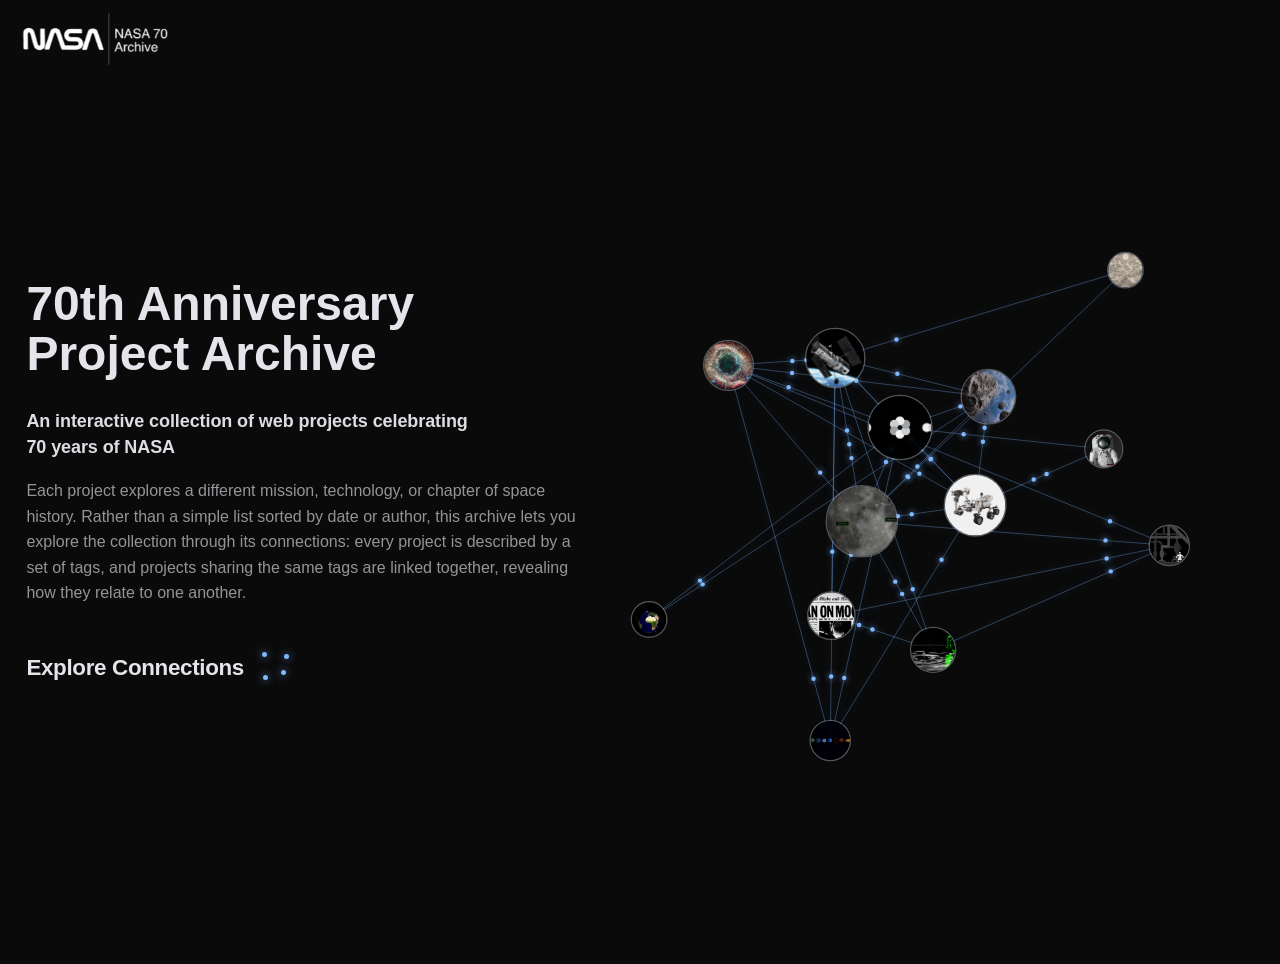
==== commit 64d36fae: "Connections" ====
--- a/index.html
+++ b/index.html
@@ -4,7 +4,7 @@
   <meta charset="utf-8">
   <meta name="viewport" content="width=device-width, initial-scale=1">
   <title>NASA70 — Projects</title>
-  <link rel="stylesheet" href="css/main.css?v=logo2-lg">
+  <link rel="stylesheet" href="css/main.css?v=apollo-thumb-zoom">
 </head>
 <body class="page-explore">
   <header class="site-header">
@@ -20,13 +20,11 @@
       <section class="hero-nasa" aria-labelledby="hero-title">
         <div class="hero-nasa__text">
           <h1 class="hero-nasa__title" id="hero-title">70th Anniversary<br>Project Archive</h1>
-          <p class="hero-nasa__lead">An interactive collection of projects created to celebrate 70 years of NASA.</p>
-          <p class="hero-nasa__body">The archive allows users to explore projects through information, tags, and thematic relationships, transforming a simple collection of content into a system of connections between ideas, missions, and visual languages.</p>
-          <a class="hero-nasa__cta" href="projects.html">
-            <span class="hero-nasa__ctaLabel">Explore Projects</span>
-            <span class="hero-nasa__ctaArrow" aria-hidden="true">
-              <svg viewBox="0 0 24 24" fill="none" focusable="false"><path d="M5 12h14M13 6l6 6-6 6" stroke="currentColor" stroke-width="2.4" stroke-linecap="round" stroke-linejoin="round"/></svg>
-            </span>
+          <p class="hero-nasa__lead">An interactive collection of web projects celebrating<br>70 years of NASA</p>
+          <p class="hero-nasa__body">Each project explores a different mission, technology, or chapter of space history. Rather than a simple list sorted by date or author, this archive lets you explore the collection through its connections: every project is described by a set of tags, and projects sharing the same tags are linked together, revealing how they relate to one another.</p>
+          <a class="hero-nasa__cta" href="explore.html">
+            <span class="hero-nasa__ctaLabel">Explore Connections</span>
+            <span class="hero-nasa__ctaParticles" aria-hidden="true"><span></span><span></span><span></span><span></span></span>
           </a>
         </div>
         <div class="hero-nasa__visual" aria-hidden="true">
@@ -42,8 +40,8 @@
             </defs>
             <g id="zoom-layer">
               <g id="links-layer"></g>
+              <g id="links-highlight-layer"></g>
               <g id="nodes-layer"></g>
-              <g id="links-highlight-layer"></g>
             </g>
           </svg>
         </div>
@@ -51,6 +49,6 @@
     </div>
   </main>
 
-  <script type="module" src="js/explore.js?v=open-red"></script>
+  <script type="module" src="js/explore.js?v=apollo-thumb-zoom"></script>
 </body>
 </html>
--- a/css/main.css
+++ b/css/main.css
@@ -197,6 +197,9 @@
 }
 
 .site-nav__link {
+  display: inline-flex;
+  align-items: center;
+  gap: 0.32rem;
   font-family: var(--font-mono);
   font-size: 0.62rem;
   letter-spacing: 0.12em;
@@ -209,6 +212,54 @@
   transition: color var(--transition), text-decoration-color var(--transition);
 }
 
+.site-nav__linkParticles {
+  position: relative;
+  display: inline-block;
+  flex: none;
+  width: 0.85rem;
+  height: 0.85rem;
+}
+
+.site-nav__linkParticles span {
+  position: absolute;
+  width: 0.14rem;
+  height: 0.14rem;
+  border-radius: 999px;
+  background: var(--accent);
+  box-shadow: 0 0 5px rgba(126, 184, 255, 0.85);
+  animation: exploreParticleDrift 2.8s ease-in-out infinite;
+}
+
+.site-nav__linkParticles span:nth-child(1) {
+  top: 8%;
+  left: 12%;
+  animation-delay: 0s;
+}
+
+.site-nav__linkParticles span:nth-child(2) {
+  top: 55%;
+  left: 62%;
+  animation-delay: 0.7s;
+}
+
+.site-nav__linkParticles span:nth-child(3) {
+  top: 68%;
+  left: 15%;
+  animation-delay: 1.4s;
+}
+
+.site-nav__linkParticles span:nth-child(4) {
+  top: 15%;
+  left: 68%;
+  animation-delay: 2.1s;
+}
+
+@media (prefers-reduced-motion: reduce) {
+  .site-nav__linkParticles span {
+    animation: none;
+  }
+}
+
 .site-nav__link:hover {
   color: rgba(232, 234, 239, 0.88);
 }
@@ -324,14 +375,26 @@
   stroke-opacity: 0.62;
 }
 
-.graph-svg .link--dim {
-  opacity: 0.08;
-}
-
-.graph-svg .link--active {
-  opacity: 1;
-  stroke-opacity: 0.92;
-  stroke-width: 1.05;
+/* Linee dinamiche disegnate dal nodo attivo (hover/click) verso OGNI
+   progetto che condivide almeno un tag — indipendenti dagli archi statici
+   del grafo, così collegano sempre tutti i progetti che restano attivi.
+   Stile alone/rete: traccia sottile molto trasparente, con tanti pallini
+   quanti sono i tag condivisi che viaggiano in loop lungo la linea (il
+   "passaggio dati"), posizionati via JS in graph.js. */
+.graph-svg .focus-link {
+  fill: none;
+  stroke: var(--accent);
+  stroke-width: 1;
+  stroke-opacity: 0.32;
+  stroke-linecap: round;
+  pointer-events: none;
+  filter: drop-shadow(0 0 4px rgba(126, 184, 255, 0.5));
+}
+
+.graph-svg .focus-link__dot {
+  fill: var(--accent);
+  pointer-events: none;
+  filter: drop-shadow(0 0 3px rgba(126, 184, 255, 0.95));
 }
 
 .graph-node {
@@ -1529,13 +1592,61 @@
 }
 
 .preview-panel__cta--primary {
-  color: var(--nasa-red);
-  text-decoration-color: rgba(252, 61, 33, 0.5);
+  display: inline-flex;
+  align-items: center;
+  gap: 0.5rem;
+  color: rgba(255, 255, 255, 0.98);
+  text-decoration: none;
 }
 
 .preview-panel__cta--primary:hover {
-  color: var(--nasa-red-hover, var(--nasa-red));
-  text-decoration-color: var(--nasa-red);
+  color: #fff;
+}
+
+.preview-panel__ctaLabel {
+  position: relative;
+  display: inline-block;
+}
+
+.preview-panel__ctaLabel::after {
+  content: "";
+  position: absolute;
+  left: 0;
+  right: 0;
+  bottom: -3px;
+  height: 1px;
+  background: currentColor;
+  transform: scaleX(0);
+  transform-origin: left center;
+  transition: transform 0.25s ease;
+}
+
+.preview-panel__cta--primary:hover .preview-panel__ctaLabel::after,
+.preview-panel__cta--primary:focus-visible .preview-panel__ctaLabel::after {
+  transform: scaleX(1);
+}
+
+.preview-panel__ctaArrow {
+  display: inline-flex;
+  align-items: center;
+  justify-content: center;
+  flex: none;
+  width: 1.3rem;
+  height: 1.3rem;
+  border-radius: 999px;
+  background: var(--nasa-red);
+  color: #fff;
+  transition: background 0.18s ease, transform 0.18s ease;
+}
+
+.preview-panel__ctaArrow svg {
+  width: 0.62rem;
+  height: 0.62rem;
+}
+
+.preview-panel__cta--primary:hover .preview-panel__ctaArrow {
+  background: var(--nasa-red-hover);
+  transform: translateX(2px);
 }
 
 .preview-panel__actions {
@@ -1581,10 +1692,30 @@
   margin-right: 0.15rem;
 }
 
-/* Tag in comune con almeno un altro progetto: in grassetto + colore pieno. */
-.preview-panel__tagShared {
+.preview-panel__sharedTags {
+  margin: 0.4rem 0;
+  padding: 0.65rem 0.85rem;
+  border-left: 3px solid var(--accent);
+  border-radius: 0 4px 4px 0;
+  background: rgba(126, 184, 255, 0.1);
+}
+
+.preview-panel__sharedTagsLine {
+  margin: 0;
+  font-family: var(--font-sans);
+  font-size: 0.72rem;
+  letter-spacing: 0.01em;
+  line-height: 1.55;
+  color: rgba(232, 234, 239, 0.82);
+}
+
+.preview-panel__sharedTagsHead {
+  color: var(--accent);
   font-weight: 700;
-  color: rgba(255, 255, 255, 0.92);
+}
+
+.preview-panel__sharedTagsList {
+  text-transform: uppercase;
 }
 
 .preview-panel__tagsEmpty {
@@ -1944,28 +2075,58 @@
   transform: scaleX(1);
 }
 
-.hero-nasa__ctaArrow {
-  display: inline-flex;
-  align-items: center;
-  justify-content: center;
+.hero-nasa__ctaParticles {
+  position: relative;
+  display: inline-block;
+  flex: none;
   width: 2.4rem;
   height: 2.4rem;
+  transition: transform 0.18s ease;
+}
+
+.hero-nasa__ctaParticles span {
+  position: absolute;
+  width: 0.32rem;
+  height: 0.32rem;
   border-radius: 999px;
-  background: var(--nasa-red);
-  color: #fff;
-  transition: background 0.18s ease, transform 0.18s ease;
-  box-shadow: 0 6px 18px rgba(252, 61, 33, 0.32);
-}
-
-.hero-nasa__ctaArrow svg {
-  width: 1.2rem;
-  height: 1.2rem;
-}
-
-.hero-nasa__cta:hover .hero-nasa__ctaArrow,
-.hero-nasa__cta:focus-visible .hero-nasa__ctaArrow {
-  background: var(--nasa-red-hover);
+  background: var(--accent);
+  box-shadow: 0 0 9px rgba(126, 184, 255, 0.85);
+  animation: exploreParticleDrift 2.8s ease-in-out infinite;
+}
+
+.hero-nasa__ctaParticles span:nth-child(1) {
+  top: 8%;
+  left: 12%;
+  animation-delay: 0s;
+}
+
+.hero-nasa__ctaParticles span:nth-child(2) {
+  top: 55%;
+  left: 62%;
+  animation-delay: 0.7s;
+}
+
+.hero-nasa__ctaParticles span:nth-child(3) {
+  top: 68%;
+  left: 15%;
+  animation-delay: 1.4s;
+}
+
+.hero-nasa__ctaParticles span:nth-child(4) {
+  top: 15%;
+  left: 68%;
+  animation-delay: 2.1s;
+}
+
+.hero-nasa__cta:hover .hero-nasa__ctaParticles,
+.hero-nasa__cta:focus-visible .hero-nasa__ctaParticles {
   transform: translateX(3px);
+}
+
+@media (prefers-reduced-motion: reduce) {
+  .hero-nasa__ctaParticles span {
+    animation: none;
+  }
 }
 
 .hero-nasa__cta:focus-visible {
@@ -2107,7 +2268,7 @@
   .hero-nasa__cta {
     font-size: 1.2rem;
   }
-  .hero-nasa__ctaArrow {
+  .hero-nasa__ctaParticles {
     width: 2.1rem;
     height: 2.1rem;
   }
@@ -2370,33 +2531,33 @@
 }
 
 .explore-item__expand {
-  grid-column: 1 / span 2;
+  --expand-full: 30rem;
+  grid-column: 1;
   grid-row: 2;
-  display: grid;
-  grid-template-columns: minmax(0, 1fr);
-  grid-template-rows: 0fr;
   min-width: 0;
   overflow: hidden;
-  opacity: 0;
-  transition:
-    grid-template-rows 0.5s cubic-bezier(0.22, 1, 0.36, 1) 0s,
-    opacity 0.5s ease 0s;
+  max-height: 3.35rem;
+  transition: max-height 0.5s cubic-bezier(0.22, 1, 0.36, 1) 0s;
 }
 
 .explore-item__expandInner {
   min-width: 0;
   min-height: 0;
-  overflow: hidden;
-  padding: 0 1rem 0 0;
-  transition: padding-top 0.5s ease 0s;
+  padding: 0.5rem 1rem 0.3rem 0;
 }
 
 .explore-item__desc {
-  margin: 0 0 0.85rem;
+  display: -webkit-box;
+  -webkit-line-clamp: 2;
+  -webkit-box-orient: vertical;
+  margin: 0 0 1.4rem;
   font-size: 0.84rem;
   line-height: 1.65;
   color: rgba(232, 234, 239, 0.62);
+  overflow: hidden;
   overflow-wrap: break-word;
+  text-overflow: ellipsis;
+  transition: color var(--transition);
 }
 
 .explore-item__actions {
@@ -2408,28 +2569,132 @@
 
 .explore-item__link {
   display: inline-flex;
+  align-items: center;
+  gap: 0.5rem;
   cursor: pointer;
-  font-size: 0.58rem;
-  letter-spacing: 0.12em;
-  text-transform: uppercase;
+  font-size: 0.9rem;
+  text-transform: none;
   text-decoration: none;
   color: rgba(232, 234, 239, 0.48);
-  border-bottom: 1px solid rgba(232, 234, 239, 0.22);
+  border-bottom: none;
 }
 
 .explore-item__link:hover {
   color: rgba(232, 234, 239, 0.9);
-  border-bottom-color: rgba(232, 234, 239, 0.45);
+}
+
+.explore-item__linkLabel {
+  position: relative;
+  display: inline-block;
+}
+
+.explore-item__linkLabel::after {
+  content: "";
+  position: absolute;
+  left: 0;
+  right: 0;
+  bottom: -3px;
+  height: 1px;
+  background: currentColor;
+  transform: scaleX(0);
+  transform-origin: left center;
+  transition: transform 0.25s ease;
+}
+
+.explore-item__link:hover .explore-item__linkLabel::after,
+.explore-item__link:focus-visible .explore-item__linkLabel::after {
+  transform: scaleX(1);
 }
 
 .explore-item__link--primary {
-  color: var(--nasa-red);
-  border-bottom-color: rgba(252, 61, 33, 0.5);
+  color: rgba(255, 255, 255, 0.98);
 }
 
 .explore-item__link--primary:hover {
-  color: var(--nasa-red-hover, var(--nasa-red));
-  border-bottom-color: var(--nasa-red);
+  color: #fff;
+}
+
+.explore-item__linkArrow {
+  display: inline-flex;
+  align-items: center;
+  justify-content: center;
+  flex: none;
+  width: 1.3rem;
+  height: 1.3rem;
+  border-radius: 999px;
+  background: var(--nasa-red);
+  color: #fff;
+  transition: background 0.18s ease, transform 0.18s ease;
+}
+
+.explore-item__linkArrow svg {
+  width: 0.62rem;
+  height: 0.62rem;
+}
+
+.explore-item__link--primary:hover .explore-item__linkArrow {
+  background: var(--nasa-red-hover);
+  transform: translateX(2px);
+}
+
+.explore-item__linkParticles {
+  position: relative;
+  display: inline-block;
+  flex: none;
+  width: 1.3rem;
+  height: 1.3rem;
+}
+
+.explore-item__linkParticles span {
+  position: absolute;
+  width: 0.18rem;
+  height: 0.18rem;
+  border-radius: 999px;
+  background: var(--accent);
+  box-shadow: 0 0 6px rgba(126, 184, 255, 0.85);
+  animation: exploreParticleDrift 2.8s ease-in-out infinite;
+}
+
+.explore-item__linkParticles span:nth-child(1) {
+  top: 8%;
+  left: 12%;
+  animation-delay: 0s;
+}
+
+.explore-item__linkParticles span:nth-child(2) {
+  top: 55%;
+  left: 62%;
+  animation-delay: 0.7s;
+}
+
+.explore-item__linkParticles span:nth-child(3) {
+  top: 68%;
+  left: 15%;
+  animation-delay: 1.4s;
+}
+
+.explore-item__linkParticles span:nth-child(4) {
+  top: 15%;
+  left: 68%;
+  animation-delay: 2.1s;
+}
+
+@keyframes exploreParticleDrift {
+  0%,
+  100% {
+    transform: translate(0, 0) scale(1);
+    opacity: 0.5;
+  }
+  50% {
+    transform: translate(3px, -4px) scale(1.4);
+    opacity: 1;
+  }
+}
+
+@media (prefers-reduced-motion: reduce) {
+  .explore-item__linkParticles span {
+    animation: none;
+  }
 }
 
 @media (hover: hover) {
@@ -2447,37 +2712,29 @@
 
   .explore-item--open .explore-item__expand,
   .explore-item:hover .explore-item__expand {
-    grid-template-rows: 1fr;
-    opacity: 1;
-    transition-delay: 0.5s, 0.5s;
-  }
-
-  .explore-item--open .explore-item__expandInner,
-  .explore-item:hover .explore-item__expandInner {
-    padding-top: 1rem;
+    max-height: var(--expand-full);
     transition-delay: 0.5s;
+  }
+
+  .explore-item--open .explore-item__desc,
+  .explore-item:hover .explore-item__desc {
+    display: block;
   }
 
   /* Click sull'immagine: apertura immediata, senza delay dell'hover. */
   .explore-item--open .explore-item__expand {
-    transition-delay: 0s, 0s;
-  }
-
-  .explore-item--open .explore-item__expandInner {
     transition-delay: 0s;
   }
 }
 
 @media (hover: none) {
   .explore-item__expand {
-    grid-template-rows: 1fr;
-    opacity: 1;
+    max-height: none;
     transition: none;
   }
 
-  .explore-item__expandInner {
-    padding-top: 0.65rem;
-    transition: none;
+  .explore-item__desc {
+    display: block;
   }
 }
 
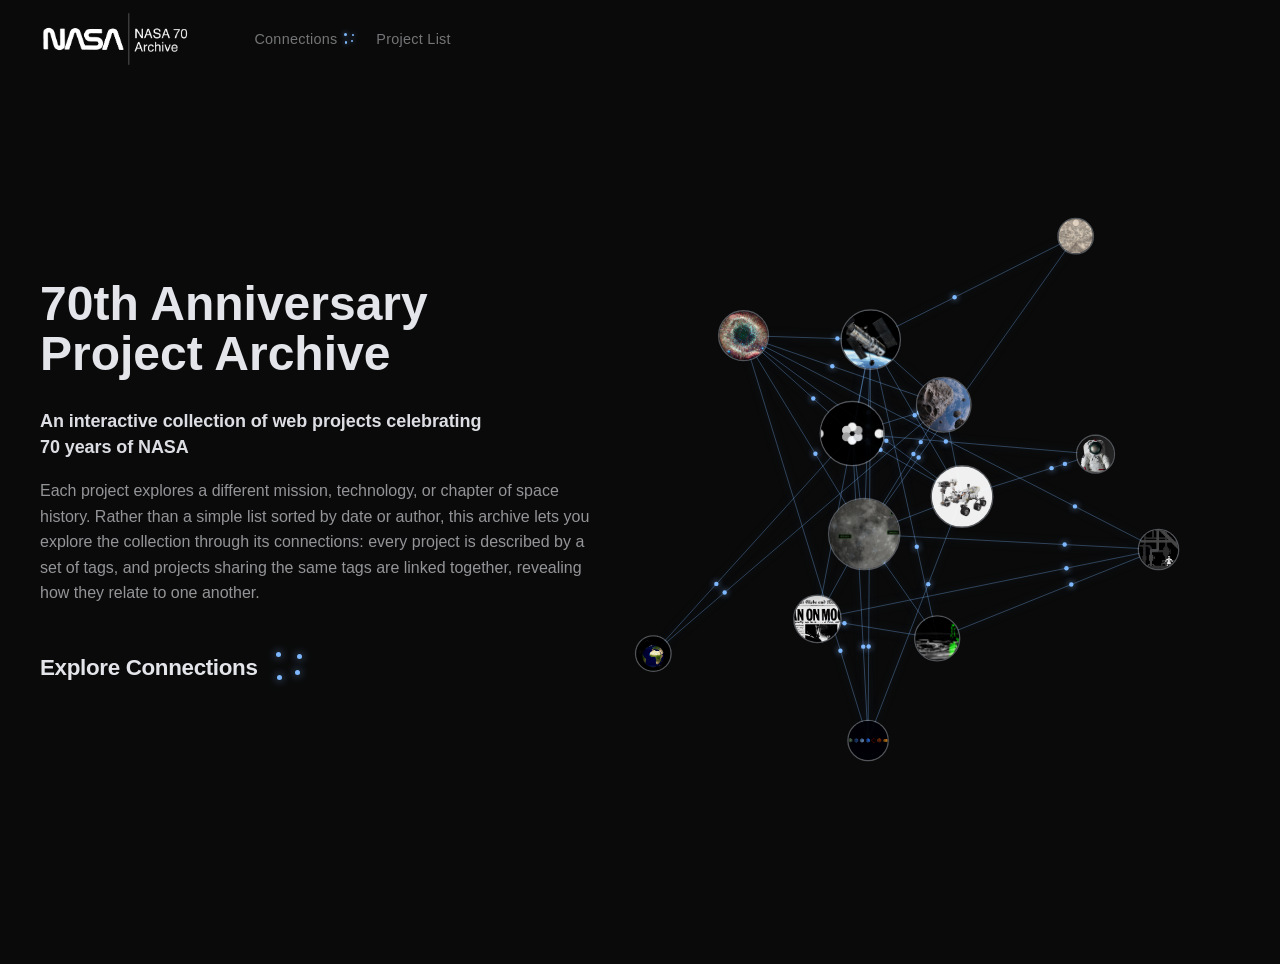
==== commit 07db11f5: "Connections and Tutorial" ====
--- a/index.html
+++ b/index.html
@@ -4,7 +4,7 @@
   <meta charset="utf-8">
   <meta name="viewport" content="width=device-width, initial-scale=1">
   <title>NASA70 — Projects</title>
-  <link rel="stylesheet" href="css/main.css?v=apollo-thumb-zoom">
+  <link rel="stylesheet" href="css/main.css?v=cta-titlecase">
 </head>
 <body class="page-explore">
   <header class="site-header">
@@ -12,6 +12,15 @@
       <a class="brand" href="index.html" aria-label="Torna alla Home">
         <img class="brand__logo" src="Logo/Logo2.png?v=2" alt="NASA 70 Archive" width="3465" height="1232" decoding="async">
       </a>
+      <nav class="site-nav" aria-label="Sezioni">
+        <a class="site-nav__link" href="explore.html">
+          <span class="site-nav__linkLabel">Connections</span>
+          <span class="site-nav__linkParticles" aria-hidden="true"><span></span><span></span><span></span><span></span></span>
+        </a>
+        <a class="site-nav__link" href="projects.html">
+          <span class="site-nav__linkLabel">Project List</span>
+        </a>
+      </nav>
     </div>
   </header>
 
@@ -49,6 +58,6 @@
     </div>
   </main>
 
-  <script type="module" src="js/explore.js?v=apollo-thumb-zoom"></script>
+  <script type="module" src="js/explore.js?v=tutorial-pos-fix2"></script>
 </body>
 </html>
--- a/css/main.css
+++ b/css/main.css
@@ -13,15 +13,14 @@
   --nasa-red-hover: #ff5a40;
   --font-sans: "Helvetica Neue", Helvetica, Arial, sans-serif;
   --font-mono: "Helvetica Neue", Helvetica, Arial, sans-serif;
-  --explore-inset: clamp(1rem, 2.8vw, 1.65rem);
+  --explore-inset: clamp(1.5rem, 3.5vw, 2.5rem);
   --brand-logo-width: 152px;
-  --header-pad-inline: 1.25rem;
+  /* Stesso valore di --explore-inset: header e contenuto restano sempre
+     allineati sullo stesso bordo sinistro/destro a ogni larghezza. */
+  --header-pad-inline: var(--explore-inset);
   --header-nav-gap: 1.35rem;
+  --nav-extra-offset: 2rem;
   --nav-link-pad-inline: 0.55rem;
-  --align-explore-inline: calc(
-    var(--header-pad-inline) + var(--brand-logo-width) + var(--header-nav-gap) +
-      var(--nav-link-pad-inline)
-  );
   --cluster-moon: #c4b5fd;
   --cluster-mars: #fca5a5;
   --cluster-earth: #6ee7b7;
@@ -52,9 +51,7 @@
 }
 
 body {
-  background-image:
-    radial-gradient(ellipse 120% 80% at 50% -20%, rgba(60, 80, 140, 0.18), transparent 55%),
-    radial-gradient(ellipse 80% 60% at 100% 100%, rgba(30, 40, 90, 0.12), transparent 50%);
+  background-image: radial-gradient(ellipse 80% 60% at 100% 100%, rgba(30, 40, 90, 0.12), transparent 50%);
 }
 
 .site-header {
@@ -90,6 +87,38 @@
   pointer-events: auto;
 }
 
+.header__helpButton {
+  position: fixed;
+  top: 5.5rem;
+  left: var(--explore-inset);
+  z-index: 25;
+  display: inline-flex;
+  align-items: center;
+  justify-content: center;
+  flex-shrink: 0;
+  width: 1.9rem;
+  height: 1.9rem;
+  padding: 0;
+  border-radius: 999px;
+  border: 1px solid rgba(255, 255, 255, 0.18);
+  background: transparent;
+  color: rgba(232, 234, 239, 0.55);
+  font-family: var(--font-mono);
+  font-size: 0.85rem;
+  font-weight: 400;
+  line-height: 1;
+  text-align: center;
+  cursor: pointer;
+  transition: color var(--transition), border-color var(--transition), background var(--transition);
+}
+
+.header__helpButton:hover,
+.header__helpButton:focus-visible {
+  color: var(--text);
+  border-color: var(--accent);
+  background: rgba(126, 184, 255, 0.12);
+}
+
 .header__menuButton {
   display: none;
   align-items: center;
@@ -158,31 +187,6 @@
   flex-shrink: 0;
 }
 
-/* Freccia "torna alla Home" nella scheda (al posto del logo). */
-.header__back {
-  display: inline-flex;
-  align-items: center;
-  justify-content: center;
-  width: 40px;
-  height: 40px;
-  border-radius: 10px;
-  flex-shrink: 0;
-  color: rgba(232, 234, 239, 0.7);
-  text-decoration: none;
-  transition: color var(--transition), background var(--transition);
-}
-
-.header__back:hover {
-  color: var(--text);
-  background: rgba(255, 255, 255, 0.06);
-}
-
-.header__back svg {
-  display: block;
-  width: 20px;
-  height: 20px;
-}
-
 .site-header__start {
   display: flex;
   align-items: center;
@@ -194,6 +198,7 @@
   display: flex;
   align-items: center;
   gap: 0.15rem;
+  margin-left: var(--nav-extra-offset);
 }
 
 .site-nav__link {
@@ -201,9 +206,9 @@
   align-items: center;
   gap: 0.32rem;
   font-family: var(--font-mono);
-  font-size: 0.62rem;
-  letter-spacing: 0.12em;
-  text-transform: uppercase;
+  font-size: 0.9rem;
+  letter-spacing: 0.02em;
+  text-transform: none;
   text-decoration: none;
   color: rgba(232, 234, 239, 0.48);
   padding: 0.35rem var(--nav-link-pad-inline);
@@ -266,10 +271,30 @@
 
 .site-nav__link--active {
   color: var(--text);
-  text-decoration: underline;
-  text-decoration-color: rgba(232, 234, 239, 0.72);
-  text-underline-offset: 0.32em;
-  text-decoration-thickness: 1px;
+}
+
+.site-nav__linkLabel {
+  position: relative;
+  display: inline-block;
+}
+
+.site-nav__linkLabel::after {
+  content: "";
+  position: absolute;
+  left: 0;
+  right: 0;
+  bottom: -3px;
+  height: 1px;
+  background: currentColor;
+  transform: scaleX(0);
+  transform-origin: left center;
+  transition: transform 0.25s ease;
+}
+
+.site-nav__link:hover .site-nav__linkLabel::after,
+.site-nav__link:focus-visible .site-nav__linkLabel::after,
+.site-nav__link--active .site-nav__linkLabel::after {
+  transform: scaleX(1);
 }
 
 .brand__logo {
@@ -668,6 +693,16 @@
   pointer-events: auto;
 }
 
+.filters__heading {
+  flex: 1 1 100%;
+  margin: 0 0 0.1rem;
+  font-size: 0.62rem;
+  letter-spacing: 0.08em;
+  text-transform: uppercase;
+  text-align: left;
+  color: rgba(232, 234, 239, 0.42);
+}
+
 .filter-pill {
   display: inline-flex;
   align-items: center;
@@ -727,6 +762,167 @@
 
 .tooltip[hidden] {
   display: none;
+}
+
+/* Mini tutorial al primo arrivo su Connections: spegne tutti i progetti
+   tranne uno, evidenziato, con un fumetto + freccia che invita all'hover. */
+.graph-node--tutorial-dim {
+  opacity: 0.1 !important;
+  pointer-events: none !important;
+  transition: opacity 0.5s ease;
+}
+
+/* Il cerchio interattivo interno ha pointer-events="all" via attributo
+   SVG, che vince sull'ereditarietà del "none" impostato sopra: va spento
+   esplicitamente, altrimenti i progetti spenti restano hoverabili/
+   cliccabili durante il tutorial. */
+.graph-node--tutorial-dim .graph-node__hit {
+  pointer-events: none !important;
+}
+
+/* Come sopra ma senza attenuare l'opacità: usata per i progetti attivi
+   (passo 2/3) che devono restare visivamente "normali" ma non cliccabili,
+   perché durante il tutorial è interagibile solo il progetto in evidenza. */
+.graph-node--tutorial-lock {
+  pointer-events: none !important;
+}
+
+.graph-node--tutorial-lock .graph-node__hit {
+  pointer-events: none !important;
+}
+
+.graph-node--tutorial-spotlight .graph-node__halo {
+  stroke: var(--accent) !important;
+  stroke-opacity: 0.5 !important;
+  animation: tutorialSpotlightPulse 1.7s ease-in-out infinite;
+}
+
+.graph-node--tutorial-spotlight .graph-node__ring {
+  stroke: var(--accent) !important;
+  stroke-opacity: 1 !important;
+  stroke-width: 1.8px !important;
+}
+
+@keyframes tutorialSpotlightPulse {
+  0%,
+  100% {
+    stroke-opacity: 0.2;
+  }
+  50% {
+    stroke-opacity: 0.6;
+  }
+}
+
+/* Passo 3: cerchietto "bersaglio" in un punto vuoto del grafo, a indicare
+   dove cliccare per chiudere il pannello di anteprima. */
+.tutorial-target-circle {
+  position: fixed;
+  z-index: 24;
+  width: 2.2rem;
+  height: 2.2rem;
+  border-radius: 999px;
+  border: 1.5px solid var(--accent);
+  box-shadow: 0 0 10px rgba(126, 184, 255, 0.5);
+  transform: translate(-50%, -50%);
+  pointer-events: none;
+  animation: tutorialTargetPulse 1.7s ease-in-out infinite;
+}
+
+@keyframes tutorialTargetPulse {
+  0%,
+  100% {
+    opacity: 0.35;
+  }
+  50% {
+    opacity: 0.9;
+  }
+}
+
+@media (prefers-reduced-motion: reduce) {
+  .tutorial-target-circle {
+    animation: none;
+  }
+}
+
+.tutorial-callout {
+  position: fixed;
+  left: 0;
+  top: 0;
+  z-index: 30;
+  display: flex;
+  flex-direction: column;
+  align-items: center;
+  gap: 0.2rem;
+  pointer-events: none;
+  /* Posizione (--tutorial-x/--tutorial-y, aggiornate via JS a ogni frame)
+     applicata solo tramite transform, mai left/top: transform è composto
+     dalla GPU senza toccare il layout, il che in Safari evita che il
+     fumetto resti "indietro" rispetto al nodo che insegue. */
+  animation: tutorialCalloutBob 2.2s ease-in-out infinite;
+}
+
+.tutorial-callout--left {
+  flex-direction: row;
+  align-items: center;
+  animation-name: tutorialCalloutBobSide;
+}
+
+.tutorial-callout__text {
+  margin: 0;
+  /* Larghezza fissa (non max-width): il fumetto non deve cambiare
+     dimensione quando il testo passa da una frase più lunga a una più
+     corta, altrimenti l'ancoraggio sembra "spostarsi". */
+  width: min(220px, calc(100vw - 3rem));
+  padding: 0.6rem 0.85rem;
+  border-radius: var(--radius);
+  border: 1px solid var(--panel-border);
+  background: rgba(12, 14, 22, 0.82);
+  backdrop-filter: blur(12px);
+  box-shadow: 0 16px 48px rgba(0, 0, 0, 0.45);
+  font-family: var(--font-sans);
+  font-size: 0.78rem;
+  line-height: 1.4;
+  text-align: center;
+  color: rgba(232, 234, 239, 0.95);
+}
+
+.tutorial-callout__arrow {
+  display: block;
+  color: var(--accent);
+  filter: drop-shadow(0 0 4px rgba(126, 184, 255, 0.6));
+}
+
+/* La freccia punta a destra di default: ruotata verso il basso quando il
+   fumetto sta sopra l'ancora (nodi del grafo / cerchietto bersaglio). */
+.tutorial-callout--down .tutorial-callout__arrow {
+  transform: rotate(90deg);
+}
+
+@keyframes tutorialCalloutBob {
+  0%,
+  100% {
+    transform: translate(var(--tutorial-x, 0px), var(--tutorial-y, 0px)) translate(-50%, -100%) translateY(0);
+  }
+  50% {
+    transform: translate(var(--tutorial-x, 0px), var(--tutorial-y, 0px)) translate(-50%, -100%) translateY(-6px);
+  }
+}
+
+@keyframes tutorialCalloutBobSide {
+  0%,
+  100% {
+    transform: translate(var(--tutorial-x, 0px), var(--tutorial-y, 0px)) translate(-100%, -50%) translateX(0);
+  }
+  50% {
+    transform: translate(var(--tutorial-x, 0px), var(--tutorial-y, 0px)) translate(-100%, -50%) translateX(-6px);
+  }
+}
+
+@media (prefers-reduced-motion: reduce) {
+  .graph-node--tutorial-spotlight .graph-node__halo,
+  .tutorial-callout {
+    animation: none;
+  }
 }
 
 .graph-cursor-cta {
@@ -1252,6 +1448,7 @@
   :root {
     --brand-logo-width: 124px;
     --header-nav-gap: 0.65rem;
+    --nav-extra-offset: 0.5rem;
     --nav-link-pad-inline: 0.45rem;
   }
 
@@ -1260,7 +1457,7 @@
   }
 
   .site-nav__link {
-    font-size: 0.56rem;
+    font-size: 0.78rem;
     padding: 0.3rem var(--nav-link-pad-inline);
   }
 
@@ -1275,7 +1472,7 @@
 
   .legend {
     top: 4.2rem;
-    right: 0.75rem;
+    right: 1.5rem;
     left: auto;
     width: min(10.5rem, calc(100vw - 1.5rem));
     max-height: min(78vh, calc(100vh - 9.5rem));
@@ -1362,13 +1559,14 @@
   bottom: 0;
   z-index: 15;
   display: grid;
-  grid-template-columns: calc(var(--align-explore-inline) - var(--explore-inset)) minmax(0, 1fr);
+  grid-template-columns: minmax(0, 1fr);
   align-items: end;
-  column-gap: 0;
   row-gap: 0.45rem;
   max-width: 100%;
+  /* Allinea il blocco tag col bordo sinistro del logo nell'header. */
   padding: 0.65rem var(--explore-inset, clamp(1rem, 2.8vw, 1.65rem))
-    calc(var(--explore-inset, clamp(1rem, 2.8vw, 1.65rem)) + env(safe-area-inset-bottom));
+    calc(var(--explore-inset, clamp(1rem, 2.8vw, 1.65rem)) + env(safe-area-inset-bottom))
+    var(--header-pad-inline);
   pointer-events: none;
 }
 
@@ -1376,14 +1574,12 @@
   pointer-events: auto;
 }
 
-.page-top10 .filters .filter-pill:first-child {
-  grid-column: 1;
+.page-top10 .filters__heading {
   justify-self: start;
-  align-self: end;
+  margin: 0;
 }
 
 .page-top10 .filters__tags {
-  grid-column: 2;
   display: flex;
   flex-wrap: wrap;
   align-items: center;
@@ -1576,10 +1772,9 @@
   margin-top: 1.5rem;
   margin-bottom: 0.25rem;
   font-family: var(--font-sans);
-  font-size: 0.58rem;
+  font-size: 0.85rem;
   font-weight: 400;
-  letter-spacing: 0.12em;
-  text-transform: uppercase;
+  letter-spacing: 0.01em;
   text-decoration: underline;
   text-decoration-color: rgba(232, 234, 239, 0.72);
   text-underline-offset: 0.32em;
@@ -1655,8 +1850,8 @@
   align-items: flex-start;
 }
 
-/* Quando entrambi i link sono presenti, "Torna alla Project List" sta appena
-   sotto "Apri il progetto" con poco spazio. */
+/* Quando entrambi i link sono presenti, "Back to Project List" sta appena
+   sotto "Open Project" con poco spazio. */
 .preview-panel__cta--back {
   margin-top: 0.6rem;
   text-decoration-color: rgba(232, 234, 239, 0.45);
@@ -1793,7 +1988,7 @@
   .page-top10 .legend {
     position: fixed;
     top: 4.75rem;
-    right: 0.75rem;
+    right: 1.5rem;
     left: auto;
     max-height: min(36vh, calc(100vh - 9.5rem));
     transform: translateY(-6px) translateX(110%);
@@ -1867,7 +2062,6 @@
   width: 100%;
   max-width: none;
   margin: 0;
-  --explore-inset: clamp(1rem, 2.8vw, 1.65rem);
   padding-inline: var(--explore-inset);
 }
 
@@ -2487,8 +2681,8 @@
   max-width: 220px;
   aspect-ratio: 220 / 150;
   margin: 0;
-  padding: 0;
-  border: 0;
+  padding: 4px;
+  border: 1px solid rgba(255, 255, 255, 0.14);
   overflow: hidden;
   background: rgba(255, 255, 255, 0.04);
   cursor: pointer;
@@ -2500,10 +2694,6 @@
 .explore-item__media:focus-visible {
   outline: 2px solid rgba(232, 234, 239, 0.55);
   outline-offset: 3px;
-}
-
-.explore-item__media--empty {
-  border: 1px solid rgba(255, 255, 255, 0.06);
 }
 
 .explore-item__img {
@@ -2754,8 +2944,8 @@
   }
 
   .explore-main__inner {
-    --explore-inset: 1rem;
-    padding-inline: 1rem;
+    --explore-inset: 1.5rem;
+    padding-inline: 1.5rem;
   }
 
   .explore-toolbar__row {
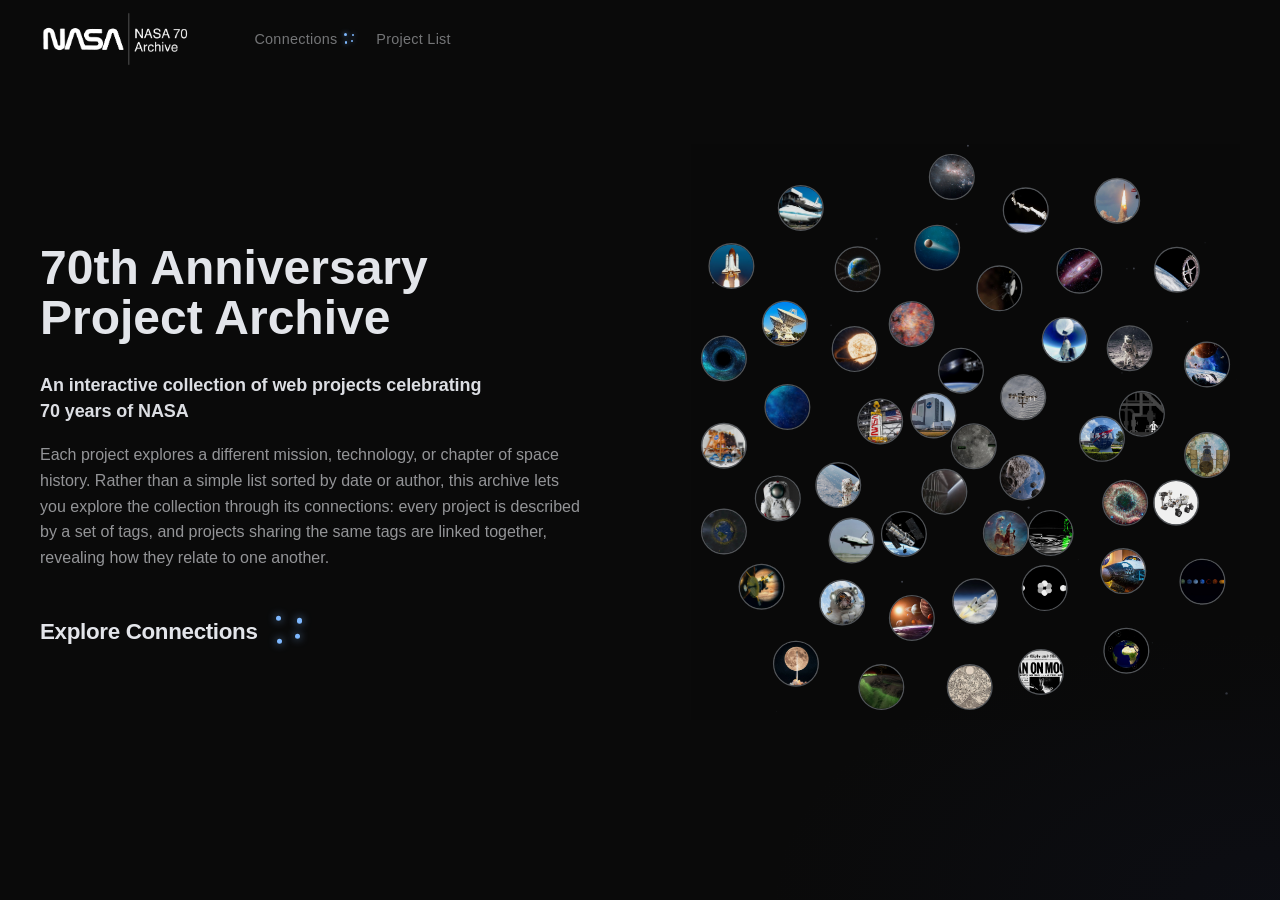
==== commit 554346c4: "Aggiornamento progetto 25/08" ====
--- a/index.html
+++ b/index.html
@@ -3,17 +3,17 @@
 <head>
   <meta charset="utf-8">
   <meta name="viewport" content="width=device-width, initial-scale=1">
-  <title>NASA70 — Projects</title>
-  <link rel="stylesheet" href="css/main.css?v=cta-titlecase">
+  <title>NASA70 — Home</title>
+  <link rel="stylesheet" href="css/main.css?v=settle-direct2">
 </head>
-<body class="page-explore">
+<body class="page-top10 mode-home" data-mode="home">
   <header class="site-header">
     <div class="site-header__start">
       <a class="brand" href="index.html" aria-label="Torna alla Home">
         <img class="brand__logo" src="Logo/Logo2.png?v=2" alt="NASA 70 Archive" width="3465" height="1232" decoding="async">
       </a>
       <nav class="site-nav" aria-label="Sezioni">
-        <a class="site-nav__link" href="explore.html">
+        <a class="site-nav__link" href="explore.html" id="nav-connections-link">
           <span class="site-nav__linkLabel">Connections</span>
           <span class="site-nav__linkParticles" aria-hidden="true"><span></span><span></span><span></span><span></span></span>
         </a>
@@ -22,42 +22,65 @@
         </a>
       </nav>
     </div>
+    <button type="button" class="header__menuButton" id="legend-toggle" aria-label="Apri menu" aria-controls="legend-panel" aria-expanded="false">
+      <span class="header__menuIcon" aria-hidden="true"></span>
+    </button>
+    <p class="header-meta" aria-hidden="true"><span id="coord-readout" class="mono"></span></p>
   </header>
 
-  <main class="explore-main" id="explore-main">
-    <div class="explore-main__inner">
-      <section class="hero-nasa" aria-labelledby="hero-title">
-        <div class="hero-nasa__text">
-          <h1 class="hero-nasa__title" id="hero-title">70th Anniversary<br>Project Archive</h1>
-          <p class="hero-nasa__lead">An interactive collection of web projects celebrating<br>70 years of NASA</p>
-          <p class="hero-nasa__body">Each project explores a different mission, technology, or chapter of space history. Rather than a simple list sorted by date or author, this archive lets you explore the collection through its connections: every project is described by a set of tags, and projects sharing the same tags are linked together, revealing how they relate to one another.</p>
-          <a class="hero-nasa__cta" href="explore.html">
-            <span class="hero-nasa__ctaLabel">Explore Connections</span>
-            <span class="hero-nasa__ctaParticles" aria-hidden="true"><span></span><span></span><span></span><span></span></span>
-          </a>
-        </div>
-        <div class="hero-nasa__visual" aria-hidden="true">
-          <svg id="hero-graph-svg" class="graph-svg hero-graph-svg" role="presentation" focusable="false">
-            <defs>
-              <filter id="hero-node-glow" x="-80%" y="-80%" width="260%" height="260%">
-                <feGaussianBlur stdDeviation="1.8" result="b"/>
-                <feMerge>
-                  <feMergeNode in="b"/>
-                  <feMergeNode in="SourceGraphic"/>
-                </feMerge>
-              </filter>
-            </defs>
-            <g id="zoom-layer">
-              <g id="links-layer"></g>
-              <g id="links-highlight-layer"></g>
-              <g id="nodes-layer"></g>
-            </g>
-          </svg>
-        </div>
-      </section>
+  <div class="home-hero" id="home-hero">
+    <h1 class="hero-nasa__title" id="hero-title">70th Anniversary<br>Project Archive</h1>
+    <p class="hero-nasa__lead">An interactive collection of web projects celebrating<br>70 years of NASA</p>
+    <p class="hero-nasa__body">Each project explores a different mission, technology, or chapter of space history. Rather than a simple list sorted by date or author, this archive lets you explore the collection through its connections: every project is described by a set of tags, and projects sharing the same tags are linked together, revealing how they relate to one another.</p>
+    <a class="hero-nasa__cta" href="explore.html" id="hero-cta">
+      <span class="hero-nasa__ctaLabel">Explore Connections</span>
+      <span class="hero-nasa__ctaParticles" aria-hidden="true"><span></span><span></span><span></span><span></span></span>
+    </a>
+  </div>
+
+  <div class="top10-shell" id="top10-shell">
+    <div class="top10-graph-pane" id="top10-graph-pane">
+      <aside class="legend" id="legend-panel" aria-label="Legenda colori"></aside>
+      <main class="main-stage" id="main-stage">
+        <canvas id="starfield" class="starfield" aria-hidden="true"></canvas>
+        <svg id="graph-svg" class="graph-svg" role="application" aria-label="Rete interattiva dei progetti del corso">
+          <defs>
+            <filter id="node-glow" x="-80%" y="-80%" width="260%" height="260%">
+              <feGaussianBlur stdDeviation="1.8" result="b"/>
+              <feMerge>
+                <feMergeNode in="b"/>
+                <feMergeNode in="SourceGraphic"/>
+              </feMerge>
+            </filter>
+          </defs>
+          <g id="zoom-layer">
+            <g id="links-layer"></g>
+            <g id="links-highlight-layer"></g>
+            <g id="nodes-layer"></g>
+          </g>
+        </svg>
+      </main>
+      <nav class="filters" id="filter-bar" aria-label="Filtra per tag"></nav>
     </div>
-  </main>
 
-  <script type="module" src="js/explore.js?v=tutorial-pos-fix2"></script>
+    <aside class="top10-preview-pane" id="preview-pane" aria-label="Anteprima progetto">
+      <div class="top10-preview-pane__inner" id="preview-inner">
+        <p class="top10-preview__empty">Select a project to preview</p>
+      </div>
+    </aside>
+  </div>
+
+  <div id="mobile-peek" class="mobile-peek" hidden aria-live="polite"></div>
+
+  <div id="tooltip" class="tooltip" role="tooltip" hidden></div>
+
+  <div id="modal" class="modal" hidden aria-modal="true" role="dialog" aria-labelledby="modal-title">
+    <div class="modal__backdrop" data-modal-close></div>
+    <div class="modal__panel">
+      <div class="modal__inner" id="modal-inner"></div>
+    </div>
+  </div>
+
+  <script type="module" src="js/main.js?v=settle-direct2"></script>
 </body>
 </html>
--- a/css/main.css
+++ b/css/main.css
@@ -31,12 +31,45 @@
   --cluster-media: #a5b4fc;
   --radius: 10px;
   --transition: 0.35s cubic-bezier(0.22, 1, 0.36, 1);
+  /* Morph Home ⇄ Connections (vedi .home-hero / .top10-shell): più lento
+     di --transition, così il grafo ha il tempo di "aprirsi" con calma
+     invece di scattare. La sequenza è coreografata in main.js
+     (activateConnections): prima si accendono i collegamenti (a riquadro
+     ancora fermo), POI parte questo movimento/ridimensionamento. */
+  --morph-transition: 1.3s cubic-bezier(0.22, 1, 0.36, 1);
+}
+
+@media (prefers-reduced-motion: reduce) {
+  :root {
+    --morph-transition: 0.01ms;
+  }
+}
+
+/* Registrata come <length> così può transire in modo fluido (vedi
+   .top10-shell): un custom property "plain" cambierebbe di colpo anche se
+   elencato in una transition. */
+@property --preview-reserve {
+  syntax: "<length>";
+  inherits: true;
+  initial-value: 0px;
 }
 
 *,
 *::before,
 *::after {
   box-sizing: border-box;
+}
+
+/* Cross-document View Transition per le navigazioni reali rimaste tra
+   pagine diverse (es. Project List → Connections): Home ⇄ Connections non
+   naviga più, vedi .home-hero / .top10-shell e l'orchestrazione in main.js.
+   Nei browser che non la supportano questa regola viene semplicemente
+   ignorata: la navigazione resta quella normale, nessun fallback JS
+   necessario. */
+@media not (prefers-reduced-motion: reduce) {
+  @view-transition {
+    navigation: auto;
+  }
 }
 
 html,
@@ -87,38 +120,6 @@
   pointer-events: auto;
 }
 
-.header__helpButton {
-  position: fixed;
-  top: 5.5rem;
-  left: var(--explore-inset);
-  z-index: 25;
-  display: inline-flex;
-  align-items: center;
-  justify-content: center;
-  flex-shrink: 0;
-  width: 1.9rem;
-  height: 1.9rem;
-  padding: 0;
-  border-radius: 999px;
-  border: 1px solid rgba(255, 255, 255, 0.18);
-  background: transparent;
-  color: rgba(232, 234, 239, 0.55);
-  font-family: var(--font-mono);
-  font-size: 0.85rem;
-  font-weight: 400;
-  line-height: 1;
-  text-align: center;
-  cursor: pointer;
-  transition: color var(--transition), border-color var(--transition), background var(--transition);
-}
-
-.header__helpButton:hover,
-.header__helpButton:focus-visible {
-  color: var(--text);
-  border-color: var(--accent);
-  background: rgba(126, 184, 255, 0.12);
-}
-
 .header__menuButton {
   display: none;
   align-items: center;
@@ -422,6 +423,16 @@
   filter: drop-shadow(0 0 3px rgba(126, 184, 255, 0.95));
 }
 
+/* Coppie che coinvolgono un progetto "spento" dal filtro tag: stessa
+   attenuazione visiva dei nodi .graph-node--inactive (non spariscono, solo
+   una linea piatta senza glow né pallini animati — quelli restano solo per
+   le coppie attive). */
+.graph-svg .focus-link--dim {
+  stroke-width: 0.7;
+  stroke-opacity: 0.05;
+  filter: none;
+}
+
 .graph-node {
   cursor: grab;
   opacity: 1;
@@ -441,6 +452,16 @@
 
 .graph-node--off .graph-node__hit {
   pointer-events: none !important;
+}
+
+/* Con una selezione attiva, hover su UN altro progetto ancora attivo: gli
+   altri progetti attivi (non selezionati, non sotto hover) si attenuano
+   invece di sparire, restando comunque hoverabili — stessa opacità di
+   .graph-node--inactive per coerenza visiva, ma senza spegnere i pointer-
+   events (permette di spostarsi da un progetto attivo all'altro). */
+.graph-node--selection-dim {
+  opacity: 0.32;
+  transition: opacity 0.25s ease;
 }
 
 /* Progetto selezionato (clic): anello esterno bianco ben visibile.
@@ -704,6 +725,7 @@
 }
 
 .filter-pill {
+  position: relative;
   display: inline-flex;
   align-items: center;
   gap: 0.35rem;
@@ -721,11 +743,6 @@
   transition: color var(--transition);
 }
 
-.filter-pill__label {
-  text-underline-offset: 0.28em;
-  text-decoration-thickness: 1px;
-}
-
 .filter-pill--tag .filter-pill__label {
   max-width: 7.5rem;
   overflow: hidden;
@@ -733,17 +750,36 @@
   white-space: nowrap;
 }
 
+/* Stessa sottolineatura animata (scaleX) usata per gli altri link del
+   sito: appare in hover/focus e resta "accesa" sul tag attualmente
+   selezionato, invece del text-decoration statico. Sul bottone (non sulla
+   label) perché quella dei singoli tag ha overflow:hidden per l'ellissi,
+   che taglierebbe via una pseudo-classe posizionata al suo interno. */
+.filter-pill::after {
+  content: "";
+  position: absolute;
+  left: 0;
+  right: 0;
+  bottom: -3px;
+  height: 1px;
+  background: currentColor;
+  transform: scaleX(0);
+  transform-origin: left center;
+  transition: transform 0.25s ease;
+}
+
+.filter-pill:hover::after,
+.filter-pill:focus-visible::after,
+.filter-pill[aria-pressed="true"]::after {
+  transform: scaleX(1);
+}
+
 .filter-pill:hover {
   color: rgba(232, 234, 239, 0.82);
 }
 
 .filter-pill[aria-pressed="true"] {
   color: rgba(232, 234, 239, 0.92);
-}
-
-.filter-pill[aria-pressed="true"] .filter-pill__label {
-  text-decoration: underline;
-  text-decoration-color: rgba(232, 234, 239, 0.72);
 }
 
 .tooltip {
@@ -762,167 +798,6 @@
 
 .tooltip[hidden] {
   display: none;
-}
-
-/* Mini tutorial al primo arrivo su Connections: spegne tutti i progetti
-   tranne uno, evidenziato, con un fumetto + freccia che invita all'hover. */
-.graph-node--tutorial-dim {
-  opacity: 0.1 !important;
-  pointer-events: none !important;
-  transition: opacity 0.5s ease;
-}
-
-/* Il cerchio interattivo interno ha pointer-events="all" via attributo
-   SVG, che vince sull'ereditarietà del "none" impostato sopra: va spento
-   esplicitamente, altrimenti i progetti spenti restano hoverabili/
-   cliccabili durante il tutorial. */
-.graph-node--tutorial-dim .graph-node__hit {
-  pointer-events: none !important;
-}
-
-/* Come sopra ma senza attenuare l'opacità: usata per i progetti attivi
-   (passo 2/3) che devono restare visivamente "normali" ma non cliccabili,
-   perché durante il tutorial è interagibile solo il progetto in evidenza. */
-.graph-node--tutorial-lock {
-  pointer-events: none !important;
-}
-
-.graph-node--tutorial-lock .graph-node__hit {
-  pointer-events: none !important;
-}
-
-.graph-node--tutorial-spotlight .graph-node__halo {
-  stroke: var(--accent) !important;
-  stroke-opacity: 0.5 !important;
-  animation: tutorialSpotlightPulse 1.7s ease-in-out infinite;
-}
-
-.graph-node--tutorial-spotlight .graph-node__ring {
-  stroke: var(--accent) !important;
-  stroke-opacity: 1 !important;
-  stroke-width: 1.8px !important;
-}
-
-@keyframes tutorialSpotlightPulse {
-  0%,
-  100% {
-    stroke-opacity: 0.2;
-  }
-  50% {
-    stroke-opacity: 0.6;
-  }
-}
-
-/* Passo 3: cerchietto "bersaglio" in un punto vuoto del grafo, a indicare
-   dove cliccare per chiudere il pannello di anteprima. */
-.tutorial-target-circle {
-  position: fixed;
-  z-index: 24;
-  width: 2.2rem;
-  height: 2.2rem;
-  border-radius: 999px;
-  border: 1.5px solid var(--accent);
-  box-shadow: 0 0 10px rgba(126, 184, 255, 0.5);
-  transform: translate(-50%, -50%);
-  pointer-events: none;
-  animation: tutorialTargetPulse 1.7s ease-in-out infinite;
-}
-
-@keyframes tutorialTargetPulse {
-  0%,
-  100% {
-    opacity: 0.35;
-  }
-  50% {
-    opacity: 0.9;
-  }
-}
-
-@media (prefers-reduced-motion: reduce) {
-  .tutorial-target-circle {
-    animation: none;
-  }
-}
-
-.tutorial-callout {
-  position: fixed;
-  left: 0;
-  top: 0;
-  z-index: 30;
-  display: flex;
-  flex-direction: column;
-  align-items: center;
-  gap: 0.2rem;
-  pointer-events: none;
-  /* Posizione (--tutorial-x/--tutorial-y, aggiornate via JS a ogni frame)
-     applicata solo tramite transform, mai left/top: transform è composto
-     dalla GPU senza toccare il layout, il che in Safari evita che il
-     fumetto resti "indietro" rispetto al nodo che insegue. */
-  animation: tutorialCalloutBob 2.2s ease-in-out infinite;
-}
-
-.tutorial-callout--left {
-  flex-direction: row;
-  align-items: center;
-  animation-name: tutorialCalloutBobSide;
-}
-
-.tutorial-callout__text {
-  margin: 0;
-  /* Larghezza fissa (non max-width): il fumetto non deve cambiare
-     dimensione quando il testo passa da una frase più lunga a una più
-     corta, altrimenti l'ancoraggio sembra "spostarsi". */
-  width: min(220px, calc(100vw - 3rem));
-  padding: 0.6rem 0.85rem;
-  border-radius: var(--radius);
-  border: 1px solid var(--panel-border);
-  background: rgba(12, 14, 22, 0.82);
-  backdrop-filter: blur(12px);
-  box-shadow: 0 16px 48px rgba(0, 0, 0, 0.45);
-  font-family: var(--font-sans);
-  font-size: 0.78rem;
-  line-height: 1.4;
-  text-align: center;
-  color: rgba(232, 234, 239, 0.95);
-}
-
-.tutorial-callout__arrow {
-  display: block;
-  color: var(--accent);
-  filter: drop-shadow(0 0 4px rgba(126, 184, 255, 0.6));
-}
-
-/* La freccia punta a destra di default: ruotata verso il basso quando il
-   fumetto sta sopra l'ancora (nodi del grafo / cerchietto bersaglio). */
-.tutorial-callout--down .tutorial-callout__arrow {
-  transform: rotate(90deg);
-}
-
-@keyframes tutorialCalloutBob {
-  0%,
-  100% {
-    transform: translate(var(--tutorial-x, 0px), var(--tutorial-y, 0px)) translate(-50%, -100%) translateY(0);
-  }
-  50% {
-    transform: translate(var(--tutorial-x, 0px), var(--tutorial-y, 0px)) translate(-50%, -100%) translateY(-6px);
-  }
-}
-
-@keyframes tutorialCalloutBobSide {
-  0%,
-  100% {
-    transform: translate(var(--tutorial-x, 0px), var(--tutorial-y, 0px)) translate(-100%, -50%) translateX(0);
-  }
-  50% {
-    transform: translate(var(--tutorial-x, 0px), var(--tutorial-y, 0px)) translate(-100%, -50%) translateX(-6px);
-  }
-}
-
-@media (prefers-reduced-motion: reduce) {
-  .graph-node--tutorial-spotlight .graph-node__halo,
-  .tutorial-callout {
-    animation: none;
-  }
 }
 
 .graph-cursor-cta {
@@ -1501,8 +1376,6 @@
 .page-top10 {
   overflow: hidden;
   --explore-legend-offset: 3.45rem;
-  /* Larghezza riservata sulla destra per il pannello anteprima. */
-  --preview-reserve: clamp(19rem, 31vw, 27rem);
 }
 
 .page-top10 .top10-shell {
@@ -1515,6 +1388,29 @@
   grid-template-columns: minmax(0, 1fr);
   overflow: hidden;
   z-index: 0;
+  /* Larghezza riservata sulla destra per il pannello anteprima: dichiarata
+     qui (non su .page-top10) e registrata via @property (vedi :root) così
+     transita in modo fluido insieme a left/right/top/bottom invece di
+     scattare di colpo — altrimenti, durante il morph, il grafo/i filtri
+     "perderebbero" di colpo questi px proprio mentre il riquadro sta
+     ancora crescendo, restringendosi per un attimo in modo innaturale. */
+  --preview-reserve: clamp(19rem, 31vw, 27rem);
+  transition: left var(--morph-transition), right var(--morph-transition),
+    top var(--morph-transition), bottom var(--morph-transition),
+    --preview-reserve var(--morph-transition);
+}
+
+/* Modalità "home": lo stage grafo/filtri/anteprima si rimpicciolisce a
+   riquadro decorativo accanto al testo hero (vedi .home-hero), invece di
+   occupare tutto lo schermo. Stesso DOM, stessa simulazione: solo la sua
+   "cornice" cambia, animata dal transition qui sopra. */
+body.page-top10.mode-home .top10-shell {
+  left: 54%;
+  right: var(--explore-inset, clamp(1rem, 2.8vw, 1.65rem));
+  top: 16%;
+  bottom: 20%;
+  /* Nessun pannello anteprima riservato mentre è un riquadro decorativo. */
+  --preview-reserve: 0px;
 }
 
 .page-top10 .top10-graph-pane {
@@ -1623,6 +1519,30 @@
   transition-delay: 0.16s;
 }
 
+/* Modalità "home": filtri, legenda e i controlli header specifici di
+   Connections restano montati (stessa istanza, nessun rebuild) ma non
+   ancora rilevanti finché non si "attiva" la vista interattiva. Compaiono
+   già fermi nella loro posizione finale (nessuno spostamento, solo un
+   fade), con un piccolo ritardo così arrivano un attimo dopo che il
+   riquadro ha già iniziato ad aprirsi — vedi la regola "mode-connections"
+   sotto per il fade in entrata; qui (nascondersi) resta rapido e senza
+   ritardo, per un rientro pronto quando si torna in home. */
+body.mode-home .filters,
+body.mode-home .legend,
+body.mode-home .header__menuButton,
+body.mode-home .header-meta {
+  opacity: 0;
+  pointer-events: none;
+  transition: opacity 0.3s ease;
+}
+
+body.mode-connections .filters,
+body.mode-connections .legend,
+body.mode-connections .header__menuButton,
+body.mode-connections .header-meta {
+  transition: opacity 0.6s ease 0.85s;
+}
+
 .page-top10 .top10-preview-pane__inner {
   flex: 1;
   min-height: 0;
@@ -1664,6 +1584,7 @@
   display: block;
 }
 
+/* Appena sotto il titolo: "Autore · Data" su un'unica riga. */
 .preview-panel__author {
   margin: -0.4rem 0 0;
   font-family: var(--font-sans);
@@ -1871,7 +1792,11 @@
 }
 
 .preview-panel__tags {
-  margin: 0.7rem 0 0.4rem;
+  /* Vicino alla data sopra: margine superiore negativo per compensare il
+     gap di base di .preview-panel__lowerScroll. Dimensione piccola (i
+     valori dei tag, in maiuscolo): l'etichetta "Tags" è ingrandita a
+     parte sotto. */
+  margin: -0.15rem 0 0.4rem;
   font-size: 0.58rem;
   letter-spacing: 0.06em;
   text-transform: uppercase;
@@ -1879,11 +1804,13 @@
   color: rgba(232, 234, 239, 0.65);
 }
 
+/* Stesso font/dimensione di "Publication Date" (.preview-panel__date), non
+   in maiuscolo: solo i valori dei tag restano piccoli e maiuscoli. */
 .preview-panel__tagsInlineLabel {
-  font-size: 0.58rem;
-  letter-spacing: 0.12em;
-  text-transform: uppercase;
-  color: rgba(232, 234, 239, 0.55);
+  font-size: clamp(0.7rem, 0.95vw, 0.82rem);
+  letter-spacing: -0.01em;
+  text-transform: none;
+  color: rgba(232, 234, 239, 0.65);
   margin-right: 0.15rem;
 }
 
@@ -1939,14 +1866,48 @@
     display: none !important;
   }
 
-  .page-top10 .tooltip {
-    display: none !important;
-  }
-
   .page-top10 .legend {
     opacity: 1;
     pointer-events: auto;
     transform: none;
+  }
+
+  /* Elenco tag spostato in alto a sinistra, impilato verticalmente invece
+     che in una fascia in basso. Solo desktop: su mobile resta la fascia
+     inferiore a piena larghezza definita sopra. */
+  .page-top10 .filters {
+    position: absolute;
+    top: var(--explore-legend-offset);
+    left: var(--header-pad-inline);
+    right: auto;
+    bottom: auto;
+    display: flex;
+    flex-direction: column;
+    align-items: flex-start;
+    row-gap: 0.65rem;
+    width: min(16rem, calc(100% - 2rem));
+    max-height: min(65vh, calc(100% - 12rem));
+    max-width: none;
+    padding: 0;
+  }
+
+  .page-top10 .filters__heading {
+    justify-self: auto;
+    /* Testo naturale (non tutto maiuscolo) e dimensione allineata al resto
+       dei testi del sito, non più minuscola come un'etichetta tecnica. */
+    text-transform: none;
+    font-size: 0.82rem;
+    line-height: 1.4;
+    letter-spacing: 0.01em;
+    color: rgba(232, 234, 239, 0.68);
+  }
+
+  /* Elenco tag in singola colonna (uno per riga), non più a capo su più
+     colonne: "All Tags" e ogni tag della lista occupano ciascuno una riga. */
+  .page-top10 .filters__tags {
+    flex-direction: column;
+    align-items: flex-start;
+    gap: 0.45rem;
   }
 }
 
@@ -2118,46 +2079,30 @@
   color: rgba(232, 234, 239, 0.62);
 }
 
-/* ---------- Hero NASA-style (PROJECTS) ---------- */
-.hero-nasa {
-  /* Occupa l'intera viewport visibile (sotto l'header fisso) così
-     entrando si vede SOLO la hero, e la lista è "below the fold". */
-  min-height: calc(100vh - 5.5rem);
-  display: grid;
-  grid-template-columns: minmax(0, 1fr) minmax(0, 1fr);
-  align-items: center;
-  gap: clamp(1.5rem, 4vw, 4rem);
-  padding: 1rem 0 2rem;
-  max-width: none;
-}
-
-.hero-nasa__text {
-  display: flex;
-  flex-direction: column;
-  justify-content: center;
-  min-width: 0;
-}
-
-.hero-nasa__visual {
-  position: relative;
-  min-width: 0;
-  align-self: center;
-  justify-self: start;
-  width: 100%;
-  height: min(70vh, 36rem);
-  /* Sposta leggermente i nodi verso sinistra dentro la colonna destra. */
-  transform: translateX(-3rem);
-  border-radius: 1rem;
-  overflow: visible;
-  user-select: none;
-}
-
-.hero-graph-svg {
-  position: absolute;
-  inset: 0;
-  width: 100%;
-  height: 100%;
-  display: block;
+/* ---------- Home ⇄ Connections: pagina unica ----------
+   Home e Connections sono la STESSA pagina/DOM: niente più navigazione tra
+   due HTML separati. `.top10-shell` (grafo + filtri + pannello anteprima)
+   resta sempre montato — in modalità "home" un CSS transform/inset lo
+   rimpicciolisce a riquadro decorativo accanto al testo hero, in modalità
+   "connections" torna a occupare tutto lo stage. Così lo stesso
+   controller/simulazione (graph.js, mai ricreato) si anima in modo
+   continuo da un aspetto all'altro invece di ricaricare una pagina nuova
+   con un layout riseminato da zero (vedi `setInteractive`/`resize` in
+   graph.js e l'orchestrazione in main.js). */
+.home-hero {
+  position: fixed;
+  z-index: 16;
+  left: var(--explore-inset, clamp(1rem, 2.8vw, 1.65rem));
+  top: 50%;
+  width: min(44%, 34rem);
+  transform: translateY(-50%);
+  transition: opacity var(--morph-transition), transform var(--morph-transition);
+}
+
+body.mode-connections .home-hero {
+  opacity: 0;
+  transform: translateY(-50%) translateX(-1.25rem);
+  pointer-events: none;
 }
 
 /* Modalità decorativa del grafo (hero PROJECTS): disabilitiamo ogni
@@ -2441,20 +2386,33 @@
 }
 
 @media (max-width: 980px) {
-  .hero-nasa {
-    grid-template-columns: 1fr;
-  }
-  .hero-nasa__visual {
-    /* Sotto i 980px nascondiamo il grafo decorativo per dare spazio
-       al testo (occupa schermo intero). */
+  .home-hero {
+    position: static;
+    width: auto;
+    max-width: 34rem;
+    margin: 4.5rem auto 0;
+    padding: 0 var(--explore-inset, clamp(1rem, 2.8vw, 1.65rem));
+    transform: none;
+  }
+  body.mode-connections .home-hero {
+    transform: none;
+  }
+  /* Sotto i 980px nascondiamo il grafo decorativo per dare spazio al testo
+     (occupa schermo intero): niente riquadro da "aprire", il passaggio a
+     Connections è un semplice cross-fade invece di un morph geometrico. */
+  body.mode-home .top10-shell {
     display: none;
   }
+  /* .home-hero è in flusso normale qui sotto: permetti lo scroll invece
+     dell'overflow:hidden fisso pensato per lo stage a tutta pagina. */
+  body.page-top10.mode-home {
+    overflow-y: auto;
+  }
 }
 
 @media (max-width: 820px) {
-  .hero-nasa {
-    min-height: calc(100dvh - 4.85rem);
-    padding: 1rem 0 1.5rem;
+  .home-hero {
+    margin-top: 3.6rem;
   }
   .hero-nasa__title {
     font-size: clamp(2rem, 8.5vw, 2.6rem);
@@ -2602,30 +2560,49 @@
   list-style: none;
   margin: 0;
   padding: 0;
-}
-
-.explore-item {
   display: grid;
   grid-template-columns: repeat(4, minmax(0, 1fr));
-  align-items: start;
-  gap: clamp(0.75rem, 2vw, 1.5rem);
-  padding: var(--explore-inset, 1rem) 0 clamp(1.1rem, 2.5vw, 1.85rem);
+  gap: 2.5rem 1.5rem;
+}
+
+.explore-card {
+  display: flex;
+  flex-direction: column;
+  /* Stesso ritmo verticale del pannello anteprima (Connections, colonna
+     destra): stesso gap di base, con gli stessi scostamenti puntuali sotto
+     per titolo/autore/tag/azioni. */
+  gap: 0.65rem;
+  min-width: 0;
+  padding-bottom: 1.35rem;
   border-bottom: 1px solid rgba(255, 255, 255, 0.12);
-  cursor: default;
-  transition: border-color var(--transition);
-}
-
-.explore-item:first-child {
-  border-top: 1px solid rgba(255, 255, 255, 0.12);
+  transition: border-color var(--transition), background var(--transition);
+}
+
+@media (hover: hover) {
+  .explore-card:hover {
+    border-bottom-color: rgba(255, 255, 255, 0.24);
+  }
+
+  .explore-card:hover .explore-card__title {
+    color: #fff;
+  }
+
+  .explore-card:hover .explore-card__heroWrap {
+    border-color: rgba(255, 255, 255, 0.32);
+  }
+
+  .explore-card:hover .explore-card__hero {
+    transform: scale(1.035);
+  }
 }
 
 /* Evidenziazione temporanea quando si torna alla lista da "Torna alla
    Project List". */
-.explore-item--focused {
-  animation: exploreItemFocusFlash 1.6s ease;
-}
-
-@keyframes exploreItemFocusFlash {
+.explore-card--focused {
+  animation: exploreCardFocusFlash 1.6s ease;
+}
+
+@keyframes exploreCardFocusFlash {
   0% {
     background: rgba(255, 255, 255, 0.12);
   }
@@ -2634,151 +2611,185 @@
   }
 }
 
-.explore-item__row {
-  display: contents;
-}
-
-.explore-item__title {
-  grid-column: 1;
+.explore-card__heroWrap {
+  position: relative;
+  width: 100%;
+  aspect-ratio: 220 / 150;
+  margin: 0 0 0.35rem;
+  padding: 4px;
+  border: 1px solid rgba(255, 255, 255, 0.14);
+  overflow: hidden;
+  background: rgba(255, 255, 255, 0.04);
+  transition: border-color var(--transition);
+}
+
+.explore-card__heroWrap--empty {
+  background: rgba(255, 255, 255, 0.02);
+}
+
+.explore-card__hero {
+  position: absolute;
+  inset: 0;
+  width: 100%;
+  height: 100%;
+  object-fit: cover;
+  transition: transform 0.35s ease;
+}
+
+.explore-card__title {
   min-width: 0;
+  transition: color var(--transition);
   margin: 0;
-  padding: 0 1rem 0 0;
   font-family: var(--font-sans);
   font-size: clamp(0.82rem, 1.15vw, 0.98rem);
   font-weight: 400;
   line-height: 1.3;
   letter-spacing: -0.01em;
   color: rgba(232, 234, 239, 0.92);
-  text-align: left;
-  transition: color var(--transition);
-}
-
-.explore-item__author {
-  grid-column: 2;
-  margin: 0;
+}
+
+/* Appena sotto il titolo: "Autore · Data" su un'unica riga. */
+.explore-card__author {
+  margin: -0.4rem 0 0;
   min-width: 0;
   font-family: var(--font-sans);
-  font-size: clamp(0.82rem, 1.15vw, 0.98rem);
+  font-size: clamp(0.7rem, 0.95vw, 0.82rem);
   font-weight: 400;
-  line-height: 1.3;
+  line-height: 1.2;
   letter-spacing: -0.01em;
   color: rgba(232, 234, 239, 0.48);
-  text-align: left;
-  transition: color var(--transition);
-}
-
-.explore-item__author--empty {
-  visibility: hidden;
-}
-
-.explore-item__media {
-  grid-column: 3;
-  align-self: start;
-  justify-self: center;
+}
+
+.explore-card__tags {
+  /* Margine superiore negativo per compensare il gap di base (0.65rem)
+     della card. Dimensione piccola (i valori dei tag, in maiuscolo):
+     l'etichetta "Tags" è ingrandita a parte sotto. Altezza minima fissa
+     a 2 righe: così tutte le card della griglia restano allineate anche
+     quando i tag di una card occupano solo 1 riga e quelli di un'altra
+     ne occupano 2. */
+  margin: -0.1rem 0 0.4rem;
+  min-height: calc(2 * 1.5 * 0.7rem);
+  font-family: var(--font-sans);
+  font-size: 0.58rem;
+  letter-spacing: 0.06em;
+  text-transform: uppercase;
+  line-height: 1.5;
+  color: rgba(232, 234, 239, 0.65);
+}
+
+/* Stesso font/dimensione di "Publication Date" (.explore-card__date), non
+   in maiuscolo: solo i valori dei tag restano piccoli e maiuscoli. */
+.explore-card__tagsLabel {
+  font-size: clamp(0.7rem, 0.95vw, 0.82rem);
+  letter-spacing: -0.01em;
+  text-transform: none;
+  color: rgba(232, 234, 239, 0.65);
+  margin-right: 0.15rem;
+}
+
+/* Testi lunghi non vengono più troncati con "...": restano scrollabili
+   dentro un'altezza fissa (~4 righe), come la descrizione nel pannello
+   anteprima di Connections (.preview-panel__bodyScroll). Sui testi che
+   entrano in 4 righe non cambia nulla (nessuna scrollbar, nessuna "…"). */
+.explore-card__descWrap {
   position: relative;
-  display: block;
-  width: 100%;
-  max-width: 220px;
-  aspect-ratio: 220 / 150;
+}
+
+.explore-card__desc {
   margin: 0;
-  padding: 4px;
-  border: 1px solid rgba(255, 255, 255, 0.14);
-  overflow: hidden;
-  background: rgba(255, 255, 255, 0.04);
-  cursor: pointer;
-  font: inherit;
-  color: inherit;
-  text-align: inherit;
-}
-
-.explore-item__media:focus-visible {
-  outline: 2px solid rgba(232, 234, 239, 0.55);
-  outline-offset: 3px;
-}
-
-.explore-item__img {
+  max-height: calc(4 * 1.65 * 0.84rem);
+  font-family: var(--font-sans);
+  font-size: 0.84rem;
+  font-weight: 400;
+  line-height: 1.65;
+  color: rgba(232, 234, 239, 0.62);
+  overflow-y: auto;
+  overflow-x: hidden;
+  overflow-wrap: break-word;
+  -webkit-overflow-scrolling: touch;
+  /* Scrollbar nascosta di default, sottile "linietta" mostrata solo in
+     hover (vedi sotto), non un ingombro fisso sempre visibile. */
+  scrollbar-width: none;
+  scrollbar-color: rgba(232, 234, 239, 0.28) transparent;
+}
+
+.explore-card__desc:hover {
+  scrollbar-width: thin;
+}
+
+.explore-card__desc::-webkit-scrollbar {
+  width: 2px;
+}
+
+.explore-card__desc::-webkit-scrollbar-thumb {
+  background: transparent;
+  border-radius: 99px;
+}
+
+.explore-card__desc:hover::-webkit-scrollbar-thumb {
+  background: rgba(232, 234, 239, 0.28);
+}
+
+.explore-card__desc::-webkit-scrollbar-track {
+  background: transparent;
+}
+
+/* "…" di fondo: indica che c'è altro testo sotto, sparisce appena si
+   inizia a scrollare (o se il testo entra già tutto in 4 righe). */
+.explore-card__descFade {
   position: absolute;
-  inset: 0;
-  width: 100%;
-  height: 100%;
-  object-fit: cover;
-}
-
-.explore-item__date {
-  grid-column: 4;
-  align-self: start;
-  justify-self: end;
-  margin: 0;
-  padding: 0 0 0 1rem;
-  font-family: var(--font-mono);
-  font-size: clamp(0.82rem, 1.15vw, 0.98rem);
-  font-weight: 400;
-  line-height: 1.3;
-  letter-spacing: 0.02em;
-  color: rgba(232, 234, 239, 0.45);
-  text-align: right;
-  white-space: nowrap;
-}
-
-.explore-item__expand {
-  --expand-full: 30rem;
-  grid-column: 1;
-  grid-row: 2;
-  min-width: 0;
-  overflow: hidden;
-  max-height: 3.35rem;
-  transition: max-height 0.5s cubic-bezier(0.22, 1, 0.36, 1) 0s;
-}
-
-.explore-item__expandInner {
-  min-width: 0;
-  min-height: 0;
-  padding: 0.5rem 1rem 0.3rem 0;
-}
-
-.explore-item__desc {
-  display: -webkit-box;
-  -webkit-line-clamp: 2;
-  -webkit-box-orient: vertical;
-  margin: 0 0 1.4rem;
+  right: 0;
+  bottom: 0;
+  padding-left: 1.6rem;
+  background: linear-gradient(to right, transparent, var(--void) 60%);
+  font-family: var(--font-sans);
   font-size: 0.84rem;
   line-height: 1.65;
   color: rgba(232, 234, 239, 0.62);
-  overflow: hidden;
-  overflow-wrap: break-word;
-  text-overflow: ellipsis;
-  transition: color var(--transition);
-}
-
-.explore-item__actions {
+  pointer-events: none;
+  opacity: 1;
+  transition: opacity 0.2s ease;
+}
+
+.explore-card__descWrap--noOverflow .explore-card__descFade,
+.explore-card__descWrap--scrolled .explore-card__descFade {
+  opacity: 0;
+}
+
+.explore-card__actions {
   display: flex;
-  flex-wrap: wrap;
-  align-items: center;
-  gap: 0.85rem 1.1rem;
-}
-
-.explore-item__link {
+  flex-direction: column;
+  align-items: flex-start;
+  gap: 0.55rem;
+  /* Stesso distacco dal testo sopra usato dal CTA nel pannello anteprima
+     (.preview-panel__cta { margin-top: 1.5rem }). */
+  margin-top: 1.5rem;
+}
+
+.explore-card__cta {
   display: inline-flex;
   align-items: center;
   gap: 0.5rem;
   cursor: pointer;
-  font-size: 0.9rem;
-  text-transform: none;
+  font-family: var(--font-sans);
+  font-size: 0.85rem;
+  font-weight: 400;
+  letter-spacing: 0.01em;
   text-decoration: none;
-  color: rgba(232, 234, 239, 0.48);
-  border-bottom: none;
-}
-
-.explore-item__link:hover {
+  /* Leggermente più chiaro del testo della descrizione (0.62). */
+  color: rgba(232, 234, 239, 0.7);
+}
+
+.explore-card__cta:hover {
   color: rgba(232, 234, 239, 0.9);
 }
 
-.explore-item__linkLabel {
+.explore-card__ctaLabel {
   position: relative;
   display: inline-block;
 }
 
-.explore-item__linkLabel::after {
+.explore-card__ctaLabel::after {
   content: "";
   position: absolute;
   left: 0;
@@ -2791,20 +2802,12 @@
   transition: transform 0.25s ease;
 }
 
-.explore-item__link:hover .explore-item__linkLabel::after,
-.explore-item__link:focus-visible .explore-item__linkLabel::after {
+.explore-card__cta:hover .explore-card__ctaLabel::after,
+.explore-card__cta:focus-visible .explore-card__ctaLabel::after {
   transform: scaleX(1);
 }
 
-.explore-item__link--primary {
-  color: rgba(255, 255, 255, 0.98);
-}
-
-.explore-item__link--primary:hover {
-  color: #fff;
-}
-
-.explore-item__linkArrow {
+.explore-card__ctaArrow {
   display: inline-flex;
   align-items: center;
   justify-content: center;
@@ -2817,17 +2820,17 @@
   transition: background 0.18s ease, transform 0.18s ease;
 }
 
-.explore-item__linkArrow svg {
+.explore-card__ctaArrow svg {
   width: 0.62rem;
   height: 0.62rem;
 }
 
-.explore-item__link--primary:hover .explore-item__linkArrow {
+.explore-card__cta--primary:hover .explore-card__ctaArrow {
   background: var(--nasa-red-hover);
   transform: translateX(2px);
 }
 
-.explore-item__linkParticles {
+.explore-card__ctaParticles {
   position: relative;
   display: inline-block;
   flex: none;
@@ -2835,7 +2838,7 @@
   height: 1.3rem;
 }
 
-.explore-item__linkParticles span {
+.explore-card__ctaParticles span {
   position: absolute;
   width: 0.18rem;
   height: 0.18rem;
@@ -2845,25 +2848,25 @@
   animation: exploreParticleDrift 2.8s ease-in-out infinite;
 }
 
-.explore-item__linkParticles span:nth-child(1) {
+.explore-card__ctaParticles span:nth-child(1) {
   top: 8%;
   left: 12%;
   animation-delay: 0s;
 }
 
-.explore-item__linkParticles span:nth-child(2) {
+.explore-card__ctaParticles span:nth-child(2) {
   top: 55%;
   left: 62%;
   animation-delay: 0.7s;
 }
 
-.explore-item__linkParticles span:nth-child(3) {
+.explore-card__ctaParticles span:nth-child(3) {
   top: 68%;
   left: 15%;
   animation-delay: 1.4s;
 }
 
-.explore-item__linkParticles span:nth-child(4) {
+.explore-card__ctaParticles span:nth-child(4) {
   top: 15%;
   left: 68%;
   animation-delay: 2.1s;
@@ -2882,137 +2885,26 @@
 }
 
 @media (prefers-reduced-motion: reduce) {
-  .explore-item__linkParticles span {
+  .explore-card__ctaParticles span {
     animation: none;
   }
 }
 
-@media (hover: hover) {
-  .explore-item--open,
-  .explore-item:hover {
-    border-bottom-color: rgba(255, 255, 255, 0.22);
-  }
-
-  .explore-item--open .explore-item__title,
-  .explore-item--open .explore-item__author,
-  .explore-item:hover .explore-item__title,
-  .explore-item:hover .explore-item__author {
-    color: #fff;
-  }
-
-  .explore-item--open .explore-item__expand,
-  .explore-item:hover .explore-item__expand {
-    max-height: var(--expand-full);
-    transition-delay: 0.5s;
-  }
-
-  .explore-item--open .explore-item__desc,
-  .explore-item:hover .explore-item__desc {
-    display: block;
-  }
-
-  /* Click sull'immagine: apertura immediata, senza delay dell'hover. */
-  .explore-item--open .explore-item__expand {
-    transition-delay: 0s;
-  }
-}
-
-@media (hover: none) {
-  .explore-item__expand {
-    max-height: none;
-    transition: none;
-  }
-
-  .explore-item__desc {
-    display: block;
-  }
-}
-
-@media (prefers-reduced-motion: reduce) {
-  .explore-item__expand {
-    transition: none;
-  }
-
-  .explore-item__img {
-    transition: none;
-  }
-}
-
-@media (max-width: 820px) {
-  .explore-main {
-    padding-top: 4.85rem;
-  }
-
-  .explore-main__inner {
-    --explore-inset: 1.5rem;
-    padding-inline: 1.5rem;
-  }
-
-  .explore-toolbar__row {
-    grid-template-columns: minmax(0, 1fr) auto;
-  }
-
-  .explore-page-title {
-    padding-right: 0.5rem;
-  }
-
-  .explore-toolbar__sortRow {
-    grid-template-columns: minmax(0, 1fr) auto;
-    margin-bottom: 0.4rem;
-  }
-
-  .explore-toolbar__sortRow .explore-sortFilter {
-    grid-column: 2;
-  }
-
-  .explore-page-title {
-    font-size: clamp(1.15rem, 5.5vw, 1.5rem);
-  }
-
-  .explore-item {
-    grid-template-columns: minmax(0, 1fr) auto;
-    grid-template-areas:
-      "title date"
-      "author media"
-      "expand expand";
-    gap: 0.65rem;
-    padding: var(--explore-inset, 1rem) 0 1rem;
-  }
-
-  .explore-item__title {
-    grid-area: title;
-    padding: 0 0.5rem 0 0;
-    font-size: clamp(0.78rem, 3.4vw, 0.9rem);
-  }
-
-  .explore-item__author {
-    grid-area: author;
-    max-width: 9rem;
-    align-self: start;
-    font-size: clamp(0.78rem, 3.4vw, 0.9rem);
-    text-align: left;
-  }
-
-  .explore-item__media {
-    grid-area: media;
-    width: 120px;
-    height: 82px;
-  }
-
-  .explore-item__date {
-    grid-area: date;
-    padding: 0;
-    font-size: clamp(0.72rem, 3vw, 0.82rem);
-    text-align: right;
-  }
-
-  .explore-item__expand {
-    grid-area: expand;
-    grid-column: auto;
-    grid-row: auto;
-  }
-
-  .explore-item__expandInner {
-    padding: 0;
-  }
-}
+@media (max-width: 1200px) {
+  .explore-list {
+    grid-template-columns: repeat(3, minmax(0, 1fr));
+  }
+}
+
+@media (max-width: 900px) {
+  .explore-list {
+    grid-template-columns: repeat(2, minmax(0, 1fr));
+  }
+}
+
+@media (max-width: 560px) {
+  .explore-list {
+    grid-template-columns: minmax(0, 1fr);
+    gap: 2rem;
+  }
+}
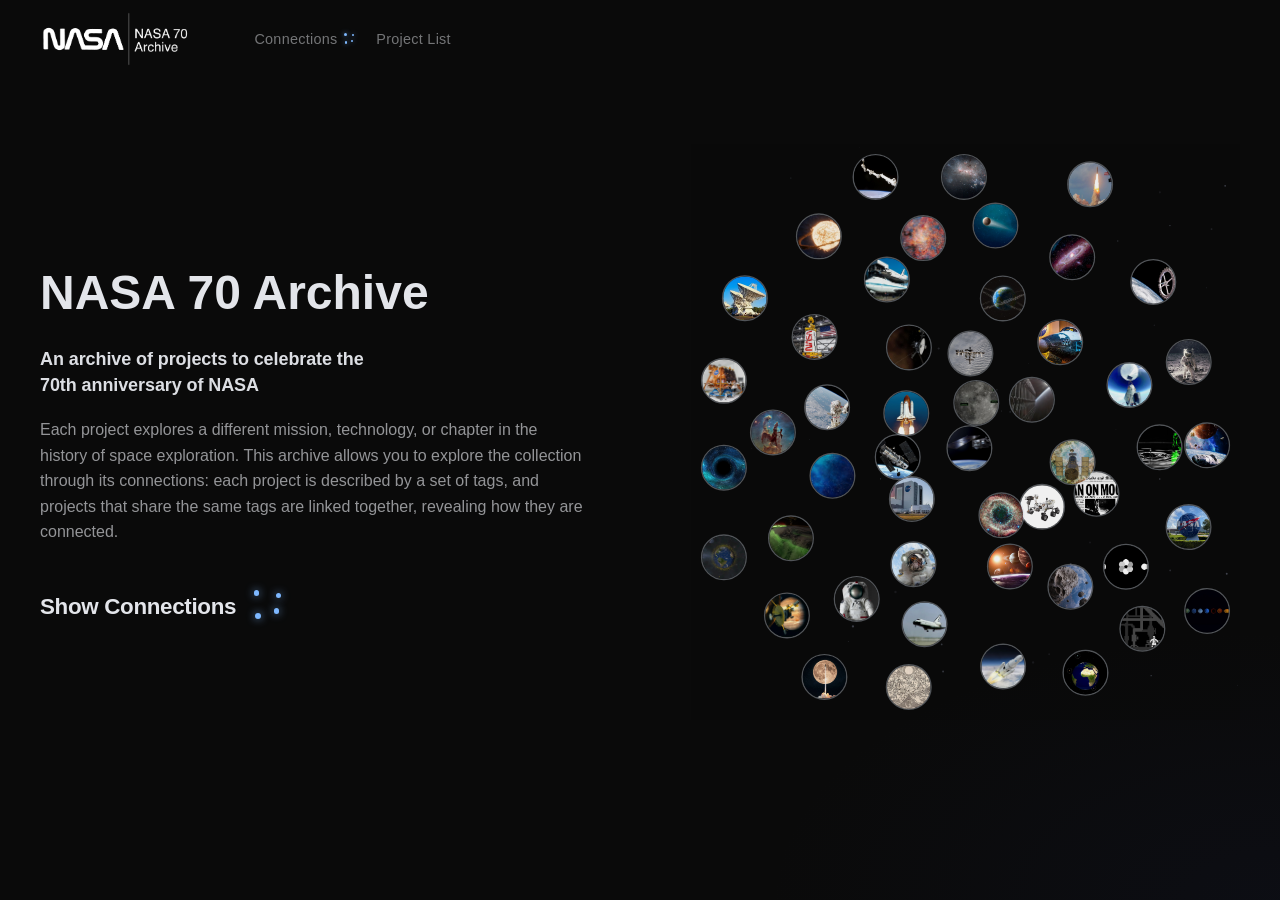
==== commit f966643d: "26/08" ====
--- a/index.html
+++ b/index.html
@@ -4,7 +4,7 @@
   <meta charset="utf-8">
   <meta name="viewport" content="width=device-width, initial-scale=1">
   <title>NASA70 — Home</title>
-  <link rel="stylesheet" href="css/main.css?v=settle-direct2">
+  <link rel="stylesheet" href="css/main.css?v=cta-labels">
 </head>
 <body class="page-top10 mode-home" data-mode="home">
   <header class="site-header">
@@ -29,11 +29,11 @@
   </header>
 
   <div class="home-hero" id="home-hero">
-    <h1 class="hero-nasa__title" id="hero-title">70th Anniversary<br>Project Archive</h1>
-    <p class="hero-nasa__lead">An interactive collection of web projects celebrating<br>70 years of NASA</p>
-    <p class="hero-nasa__body">Each project explores a different mission, technology, or chapter of space history. Rather than a simple list sorted by date or author, this archive lets you explore the collection through its connections: every project is described by a set of tags, and projects sharing the same tags are linked together, revealing how they relate to one another.</p>
+    <h1 class="hero-nasa__title" id="hero-title">NASA 70 Archive</h1>
+    <p class="hero-nasa__lead">An archive of projects to celebrate the<br>70th anniversary of NASA</p>
+    <p class="hero-nasa__body">Each project explores a different mission, technology, or chapter in the history of space exploration. This archive allows you to explore the collection through its connections: each project is described by a set of tags, and projects that share the same tags are linked together, revealing how they are connected.</p>
     <a class="hero-nasa__cta" href="explore.html" id="hero-cta">
-      <span class="hero-nasa__ctaLabel">Explore Connections</span>
+      <span class="hero-nasa__ctaLabel">Show Connections</span>
       <span class="hero-nasa__ctaParticles" aria-hidden="true"><span></span><span></span><span></span><span></span></span>
     </a>
   </div>
@@ -81,6 +81,6 @@
     </div>
   </div>
 
-  <script type="module" src="js/main.js?v=settle-direct2"></script>
+  <script type="module" src="js/main.js?v=cta-labels"></script>
 </body>
 </html>
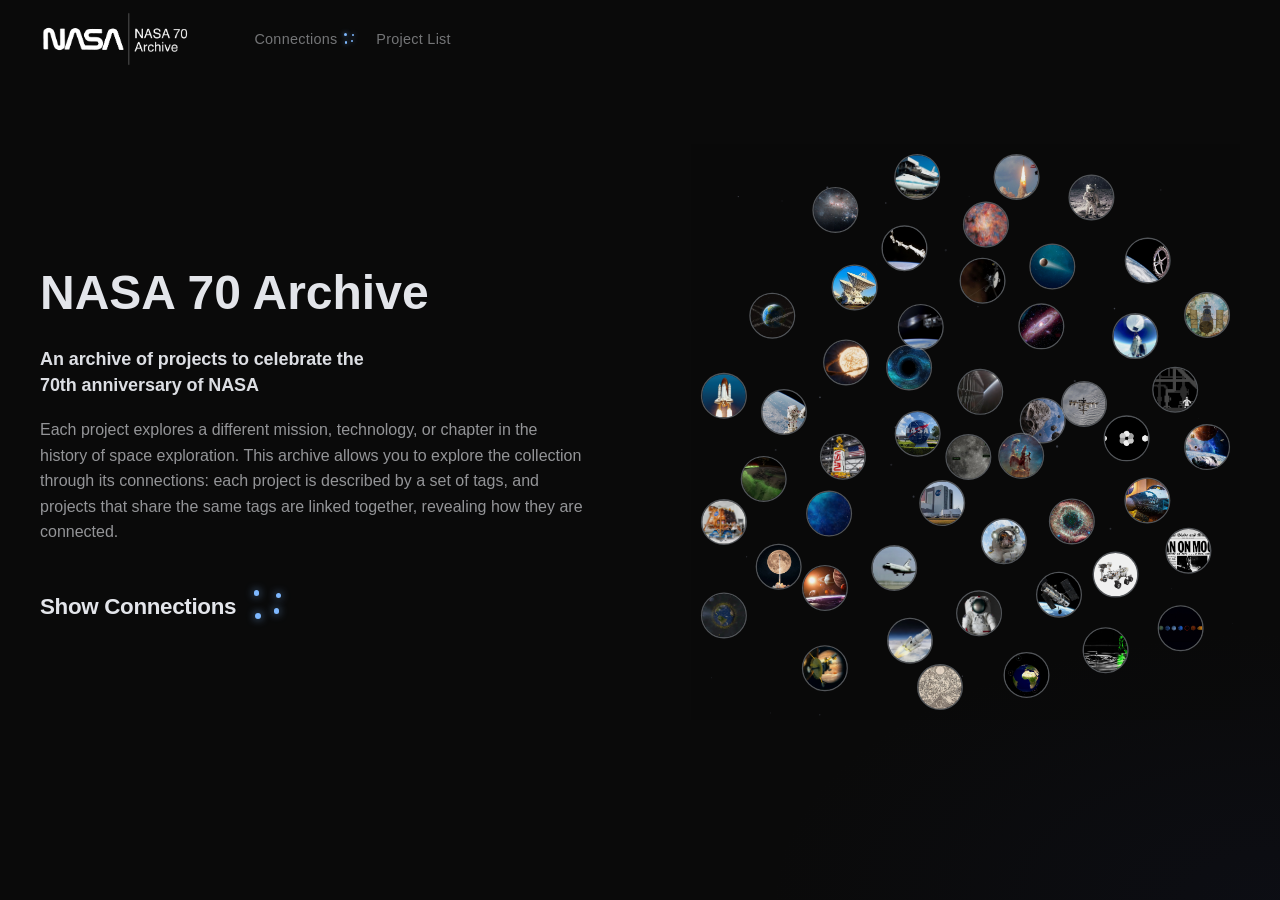
==== commit 7726a616: "26/08" ====
--- a/index.html
+++ b/index.html
@@ -4,7 +4,7 @@
   <meta charset="utf-8">
   <meta name="viewport" content="width=device-width, initial-scale=1">
   <title>NASA70 — Home</title>
-  <link rel="stylesheet" href="css/main.css?v=cta-labels">
+  <link rel="stylesheet" href="css/main.css?v=back-cta-always">
 </head>
 <body class="page-top10 mode-home" data-mode="home">
   <header class="site-header">
@@ -81,6 +81,6 @@
     </div>
   </div>
 
-  <script type="module" src="js/main.js?v=cta-labels"></script>
+  <script type="module" src="js/main.js?v=back-cta-always"></script>
 </body>
 </html>
--- a/css/main.css
+++ b/css/main.css
@@ -1696,11 +1696,8 @@
   font-size: 0.85rem;
   font-weight: 400;
   letter-spacing: 0.01em;
-  text-decoration: underline;
-  text-decoration-color: rgba(232, 234, 239, 0.72);
-  text-underline-offset: 0.32em;
-  text-decoration-thickness: 1px;
-  color: var(--text);
+  text-decoration: none;
+  color: rgba(232, 234, 239, 0.78);
 }
 
 .preview-panel__cta:hover {
@@ -1711,12 +1708,6 @@
   display: inline-flex;
   align-items: center;
   gap: 0.5rem;
-  color: rgba(255, 255, 255, 0.98);
-  text-decoration: none;
-}
-
-.preview-panel__cta--primary:hover {
-  color: #fff;
 }
 
 .preview-panel__ctaLabel {
@@ -1737,8 +1728,11 @@
   transition: transform 0.25s ease;
 }
 
-.preview-panel__cta--primary:hover .preview-panel__ctaLabel::after,
-.preview-panel__cta--primary:focus-visible .preview-panel__ctaLabel::after {
+/* Sottolineatura animata generica (non solo su --primary): stessa logica
+   di .explore-card__cta nella Project List, così "Open Project" e "View
+   in Project List" si comportano allo stesso modo. */
+.preview-panel__cta:hover .preview-panel__ctaLabel::after,
+.preview-panel__cta:focus-visible .preview-panel__ctaLabel::after {
   transform: scaleX(1);
 }
 
@@ -1775,8 +1769,6 @@
    sotto "Open Project" con poco spazio. */
 .preview-panel__cta--back {
   margin-top: 0.6rem;
-  text-decoration-color: rgba(232, 234, 239, 0.45);
-  color: rgba(232, 234, 239, 0.78);
 }
 
 .preview-panel__tagBlock {
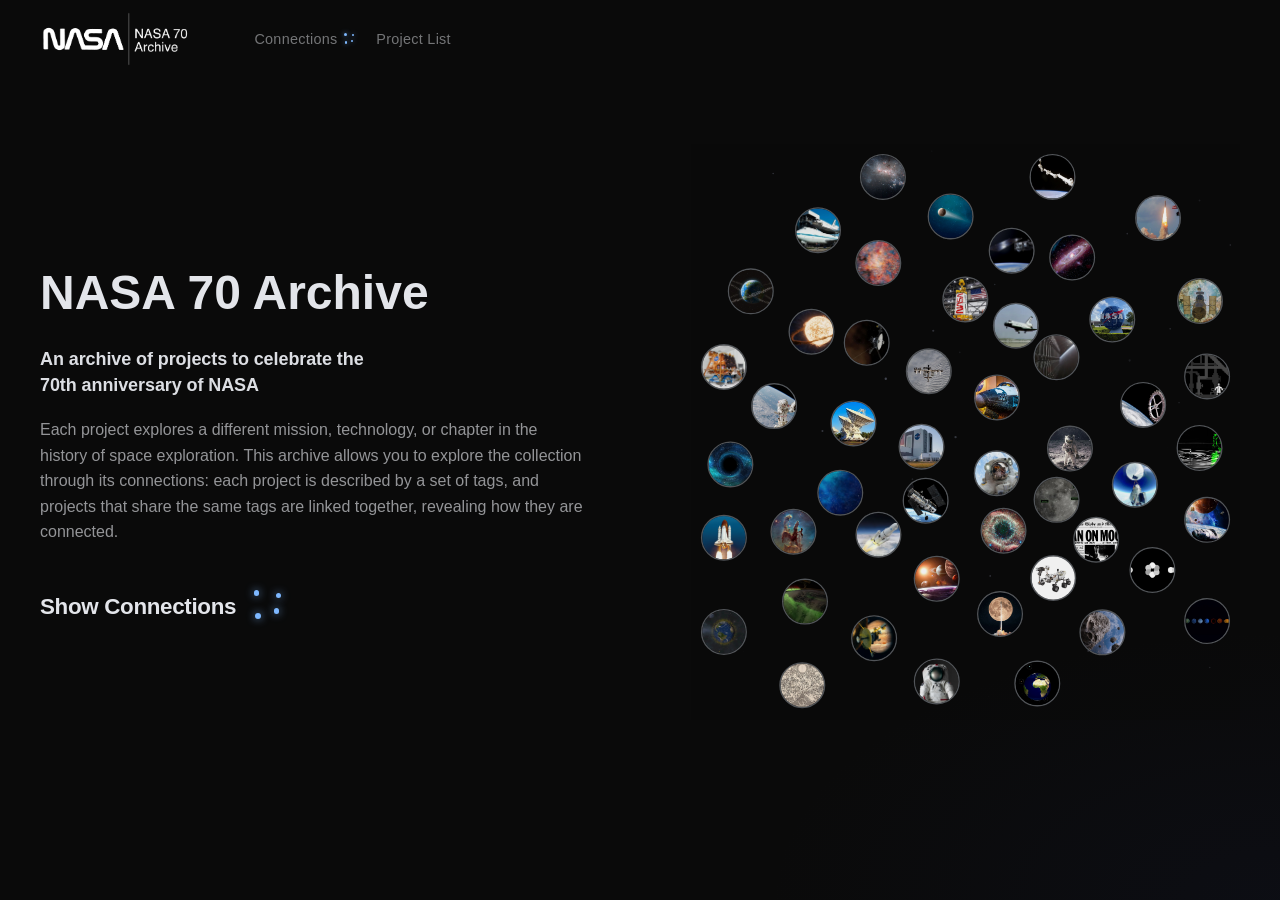
==== commit 5e26a69b: "Final" ====
--- a/index.html
+++ b/index.html
@@ -4,7 +4,7 @@
   <meta charset="utf-8">
   <meta name="viewport" content="width=device-width, initial-scale=1">
   <title>NASA70 — Home</title>
-  <link rel="stylesheet" href="css/main.css?v=back-cta-always">
+  <link rel="stylesheet" href="css/main.css?v=ambient-lines-fade">
 </head>
 <body class="page-top10 mode-home" data-mode="home">
   <header class="site-header">
@@ -81,6 +81,6 @@
     </div>
   </div>
 
-  <script type="module" src="js/main.js?v=back-cta-always"></script>
+  <script type="module" src="js/main.js?v=ambient-lines-fade"></script>
 </body>
 </html>
--- a/css/main.css
+++ b/css/main.css
@@ -423,6 +423,15 @@
   filter: drop-shadow(0 0 3px rgba(126, 184, 255, 0.95));
 }
 
+/* Vista ambient (nessun hover/selezione attivi, niente pallini animati,
+   vedi renderAllHighlightLinks): linee più trasparenti di quelle "in
+   evidenza" mostrate in hover/click su un progetto, che restano invariate
+   (.focus-link di base). */
+.graph-svg .focus-link--ambient {
+  stroke-opacity: 0.14;
+  filter: none;
+}
+
 /* Coppie che coinvolgono un progetto "spento" dal filtro tag: stessa
    attenuazione visiva dei nodi .graph-node--inactive (non spariscono, solo
    una linea piatta senza glow né pallini animati — quelli restano solo per
@@ -785,15 +794,31 @@
 .tooltip {
   position: fixed;
   z-index: 25;
-  max-width: min(320px, calc(100vw - 2rem));
-  padding: 0.75rem 0.85rem;
-  border-radius: var(--radius);
+  max-width: min(280px, calc(100vw - 2rem));
+  padding: 0.5rem 0.6rem;
+  border-radius: 6px;
   border: 1px solid var(--panel-border);
   background: rgba(12, 14, 22, 0.15);
   backdrop-filter: blur(12px);
   box-shadow: 0 16px 48px rgba(0, 0, 0, 0.45);
   pointer-events: none;
   transition: opacity 0.2s ease;
+}
+
+/* Il tooltip "Shares N tags" riusa .preview-panel__sharedTags (stesso
+   blocco del pannello anteprima): lì ha già margine/padding/bordo suoi,
+   che qui si sommerebbero al padding del tooltip stesso, rendendo il
+   riquadro più ingombrante del necessario per una singola riga di testo. */
+.tooltip .preview-panel__sharedTags {
+  margin: 0;
+  padding: 0.35rem 0.5rem;
+  border-left-width: 2px;
+  border-radius: 0 3px 3px 0;
+}
+
+.tooltip .preview-panel__sharedTagsLine {
+  font-size: 0.68rem;
+  line-height: 1.4;
 }
 
 .tooltip[hidden] {
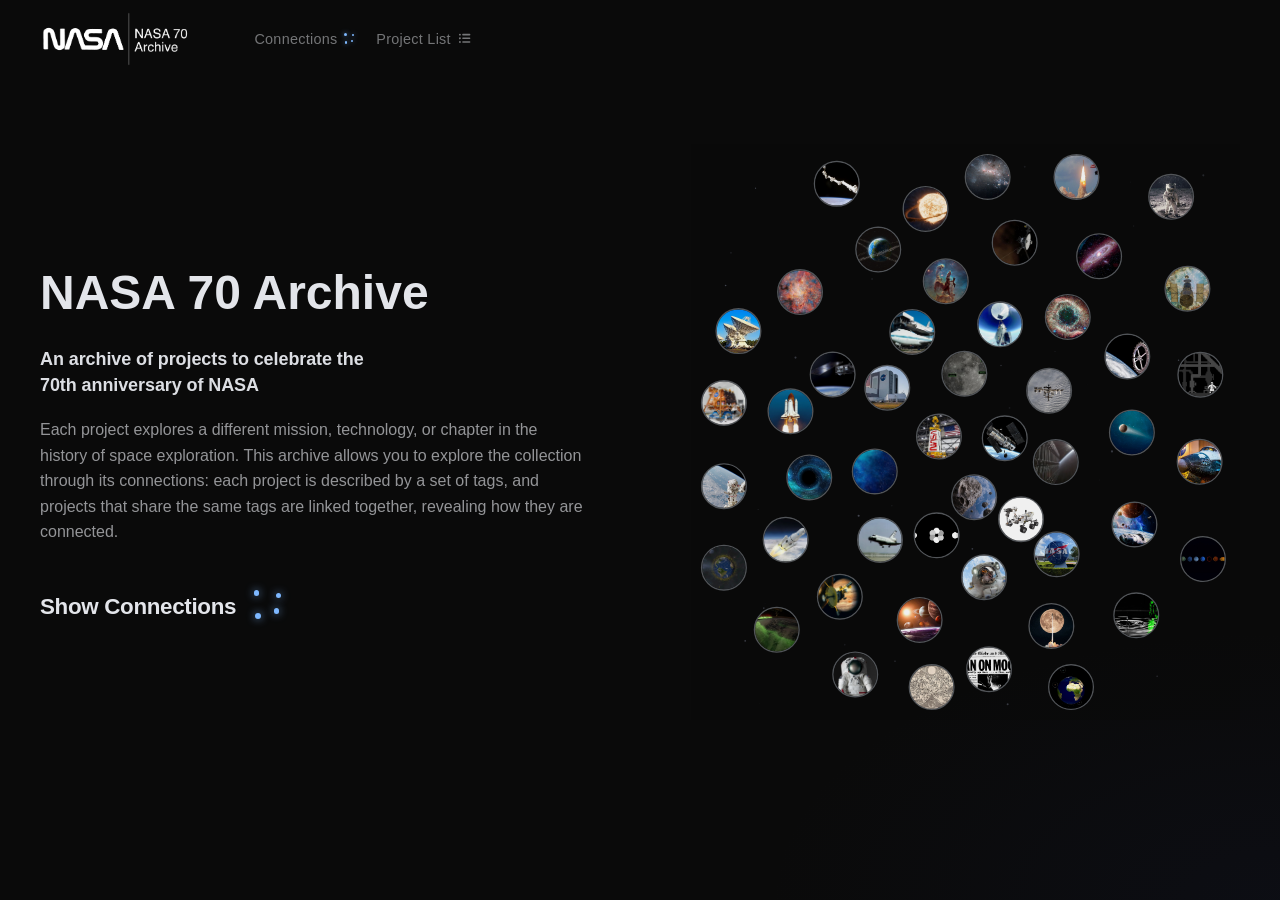
==== commit c7afdc77: "Aggiornamento 24/11" ====
--- a/index.html
+++ b/index.html
@@ -19,6 +19,7 @@
         </a>
         <a class="site-nav__link" href="projects.html">
           <span class="site-nav__linkLabel">Project List</span>
+          <svg class="site-nav__linkIcon" viewBox="2.5 2.5 19 19" fill="none" aria-hidden="true" focusable="false"><path d="M9 6h11M9 12h11M9 18h11" stroke="currentColor" stroke-width="2.6" stroke-linecap="round"/><path d="M4 6h.01M4 12h.01M4 18h.01" stroke="currentColor" stroke-width="3.2" stroke-linecap="round"/></svg>
         </a>
       </nav>
     </div>
--- a/css/main.css
+++ b/css/main.css
@@ -266,6 +266,18 @@
   }
 }
 
+/* Icona lista accanto a "Project List" (stessa di "View in Project List"
+   nell'anteprima). Distanza dal testo come le particelle di "Connections";
+   alzata di poco per centrarla otticamente sulle maiuscole del testo
+   invece che sulla linea di base. */
+.site-nav__linkIcon {
+  flex: none;
+  width: 0.72rem;
+  height: 0.72rem;
+  margin-left: 0.2rem;
+  transform: translateY(-0.03rem);
+}
+
 .site-nav__link:hover {
   color: rgba(232, 234, 239, 0.88);
 }
@@ -785,6 +797,72 @@
 
 .filter-pill:hover {
   color: rgba(232, 234, 239, 0.82);
+}
+
+/* "×" a destra del tag selezionato: cliccando il tag attivo lo si
+   deseleziona (torna la vista con tutti i progetti). */
+.filter-pill__clear {
+  margin-left: 0.15rem;
+  font-size: 1.25em;
+  line-height: 1;
+  color: rgba(232, 234, 239, 0.7);
+  transition: color var(--transition);
+}
+
+.filter-pill:hover .filter-pill__clear {
+  color: var(--text);
+}
+
+/* Numero di progetti con quel tag, accanto al nome (più tenue). */
+.filter-pill__count {
+  font-size: 0.85em;
+  color: rgba(232, 234, 239, 0.32);
+}
+
+/* Lista espansa ("+N more tags"): cresce fino allo spazio disponibile e
+   poi scorre, con "Show less" sempre visibile sotto. Mobile (fascia in
+   basso): altezza limitata per non coprire il grafo. */
+.filters__tags--scroll {
+  max-height: 30vh;
+  min-height: 0;
+  overflow-y: auto;
+  overscroll-behavior: contain;
+  scrollbar-width: thin;
+  scrollbar-color: rgba(232, 234, 239, 0.25) transparent;
+  padding-right: 0.4rem;
+}
+
+/* Bottone "+N more tags" / "Show less" sotto l'elenco dei tag. */
+.filters__more {
+  position: relative;
+  margin: 0;
+  padding: 0.28rem 0;
+  border: 0;
+  background: transparent;
+  font-size: 0.62rem;
+  text-transform: uppercase;
+  letter-spacing: 0.08em;
+  color: var(--accent);
+  cursor: pointer;
+  justify-self: start;
+}
+
+.filters__more::after {
+  content: "";
+  position: absolute;
+  left: 0;
+  right: 0;
+  bottom: -3px;
+  height: 1px;
+  background: currentColor;
+  transform: scaleX(0);
+  transform-origin: left center;
+  transition: transform 0.25s ease;
+}
+
+.filters__more:hover::after,
+.filters__more:focus-visible::after {
+  transform: scaleX(1);
 }
 
 .filter-pill[aria-pressed="true"] {
@@ -1729,7 +1807,8 @@
   color: rgba(232, 234, 239, 0.88);
 }
 
-.preview-panel__cta--primary {
+.preview-panel__cta--primary,
+.preview-panel__cta--back {
   display: inline-flex;
   align-items: center;
   gap: 0.5rem;
@@ -1784,6 +1863,28 @@
   transform: translateX(2px);
 }
 
+/* Icona lista di "View in Project List": senza cerchio rosso, solo l'icona
+   nel colore del testo (anche in hover). */
+.preview-panel__cta--back .preview-panel__ctaArrow {
+  background: none;
+  color: currentColor;
+}
+
+.preview-panel__cta--back .preview-panel__ctaArrow svg {
+  width: 0.8rem;
+  height: 0.8rem;
+}
+
+/* Icona lista più vicina al testo: niente cerchio, quindi basta poco gap. */
+.preview-panel__cta--back {
+  gap: 0.3rem;
+}
+
+.preview-panel__cta--back .preview-panel__ctaArrow {
+  width: auto;
+  height: auto;
+}
+
 .preview-panel__actions {
   display: flex;
   flex-direction: column;
@@ -1900,11 +2001,16 @@
     bottom: auto;
     display: flex;
     flex-direction: column;
+    /* nowrap: se la lista è lunga ("+N more tags") deve restringersi e
+       scorrere lei, non mandare "Show less" in una seconda colonna. */
+    flex-wrap: nowrap;
     align-items: flex-start;
     row-gap: 0.65rem;
-    width: min(16rem, calc(100% - 2rem));
+    /* Larga quanto il contenuto (titolo su due righe / tag più lungo), così
+       la barra di scorrimento della lista resta vicina ai tag. */
+    width: max-content;
+    max-width: min(16rem, calc(100% - 2rem));
     max-height: min(65vh, calc(100% - 12rem));
-    max-width: none;
     padding: 0;
   }
 
@@ -1919,12 +2025,38 @@
     color: rgba(232, 234, 239, 0.68);
   }
 
-  /* Elenco tag in singola colonna (uno per riga), non più a capo su più
-     colonne: "All Tags" e ogni tag della lista occupano ciascuno una riga. */
+  /* Desktop: la colonna filtri ha già un max-height; la lista espansa si
+     restringe dentro di essa (flex) e scorre, il resto resta fisso. */
+  .page-top10 .filters__tags--scroll {
+    max-height: none;
+    flex: 0 1 auto;
+    width: 100%;
+  }
+
+  /* Titolo e "Show less" restano fissi sopra/sotto la lista che scorre. */
+  .page-top10 .filters__heading,
+  .page-top10 .filters__more {
+    flex: none;
+  }
+
+  .page-top10 .filters {
+    overflow: hidden;
+  }
+
+  /* Elenco tag in singola colonna (uno per riga). nowrap: con "+N more
+     tags" la lista deve scorrere in giù, non andare a capo in una seconda
+     colonna di lato. */
   .page-top10 .filters__tags {
     flex-direction: column;
+    flex-wrap: nowrap;
     align-items: flex-start;
     gap: 0.45rem;
+    /* Si restringe nella colonna filtri e scorre (anche da chiusa, su
+       schermi bassi); spazio sotto per la sottolineatura dell'ultimo tag. */
+    flex: 0 1 auto;
+    min-height: 0;
+    overflow-y: auto;
+    padding-bottom: 0.3rem;
   }
 }
 
@@ -2592,20 +2724,21 @@
   min-width: 0;
   padding-bottom: 1.35rem;
   border-bottom: 1px solid rgba(255, 255, 255, 0.12);
-  transition: border-color var(--transition), background var(--transition);
+  transition: border-color var(--transition), background var(--transition), opacity 0.35s ease;
 }
 
 @media (hover: hover) {
   .explore-card:hover {
-    border-bottom-color: rgba(255, 255, 255, 0.24);
+    border-bottom-color: rgba(255, 255, 255, 0.5);
   }
 
   .explore-card:hover .explore-card__title {
     color: #fff;
   }
 
+  /* Hover più evidente: cornice dell'immagine bianca quasi piena. */
   .explore-card:hover .explore-card__heroWrap {
-    border-color: rgba(255, 255, 255, 0.32);
+    border-color: rgba(255, 255, 255, 0.8);
   }
 
   .explore-card:hover .explore-card__hero {
@@ -2613,19 +2746,27 @@
   }
 }
 
-/* Evidenziazione temporanea quando si torna alla lista da "Torna alla
-   Project List". */
-.explore-card--focused {
-  animation: exploreCardFocusFlash 1.6s ease;
-}
-
-@keyframes exploreCardFocusFlash {
-  0% {
-    background: rgba(255, 255, 255, 0.12);
-  }
-  100% {
-    background: transparent;
-  }
+/* Arrivo da "View in Project List" (Connections): le altre card si
+   attenuano molto e non reagiscono all'hover (pointer-events: none), quella
+   selezionata ha cornice bianca. Si esce solo con un click fuori dalla card
+   selezionata (anche sopra una card attenuata) o con Esc: il primo click
+   chiude la modalità e basta, senza aprire link (vedi explore.js). */
+.explore-list--focusing .explore-card:not(.explore-card--selected) {
+  opacity: 0.15;
+  pointer-events: none;
+}
+
+.explore-card--selected {
+  border-bottom-color: rgba(255, 255, 255, 0.85);
+}
+
+.explore-card.explore-card--selected .explore-card__heroWrap {
+  border-color: #fff;
+  box-shadow: 0 0 0 1px #fff;
+}
+
+.explore-card--selected .explore-card__title {
+  color: #fff;
 }
 
 .explore-card__heroWrap {
